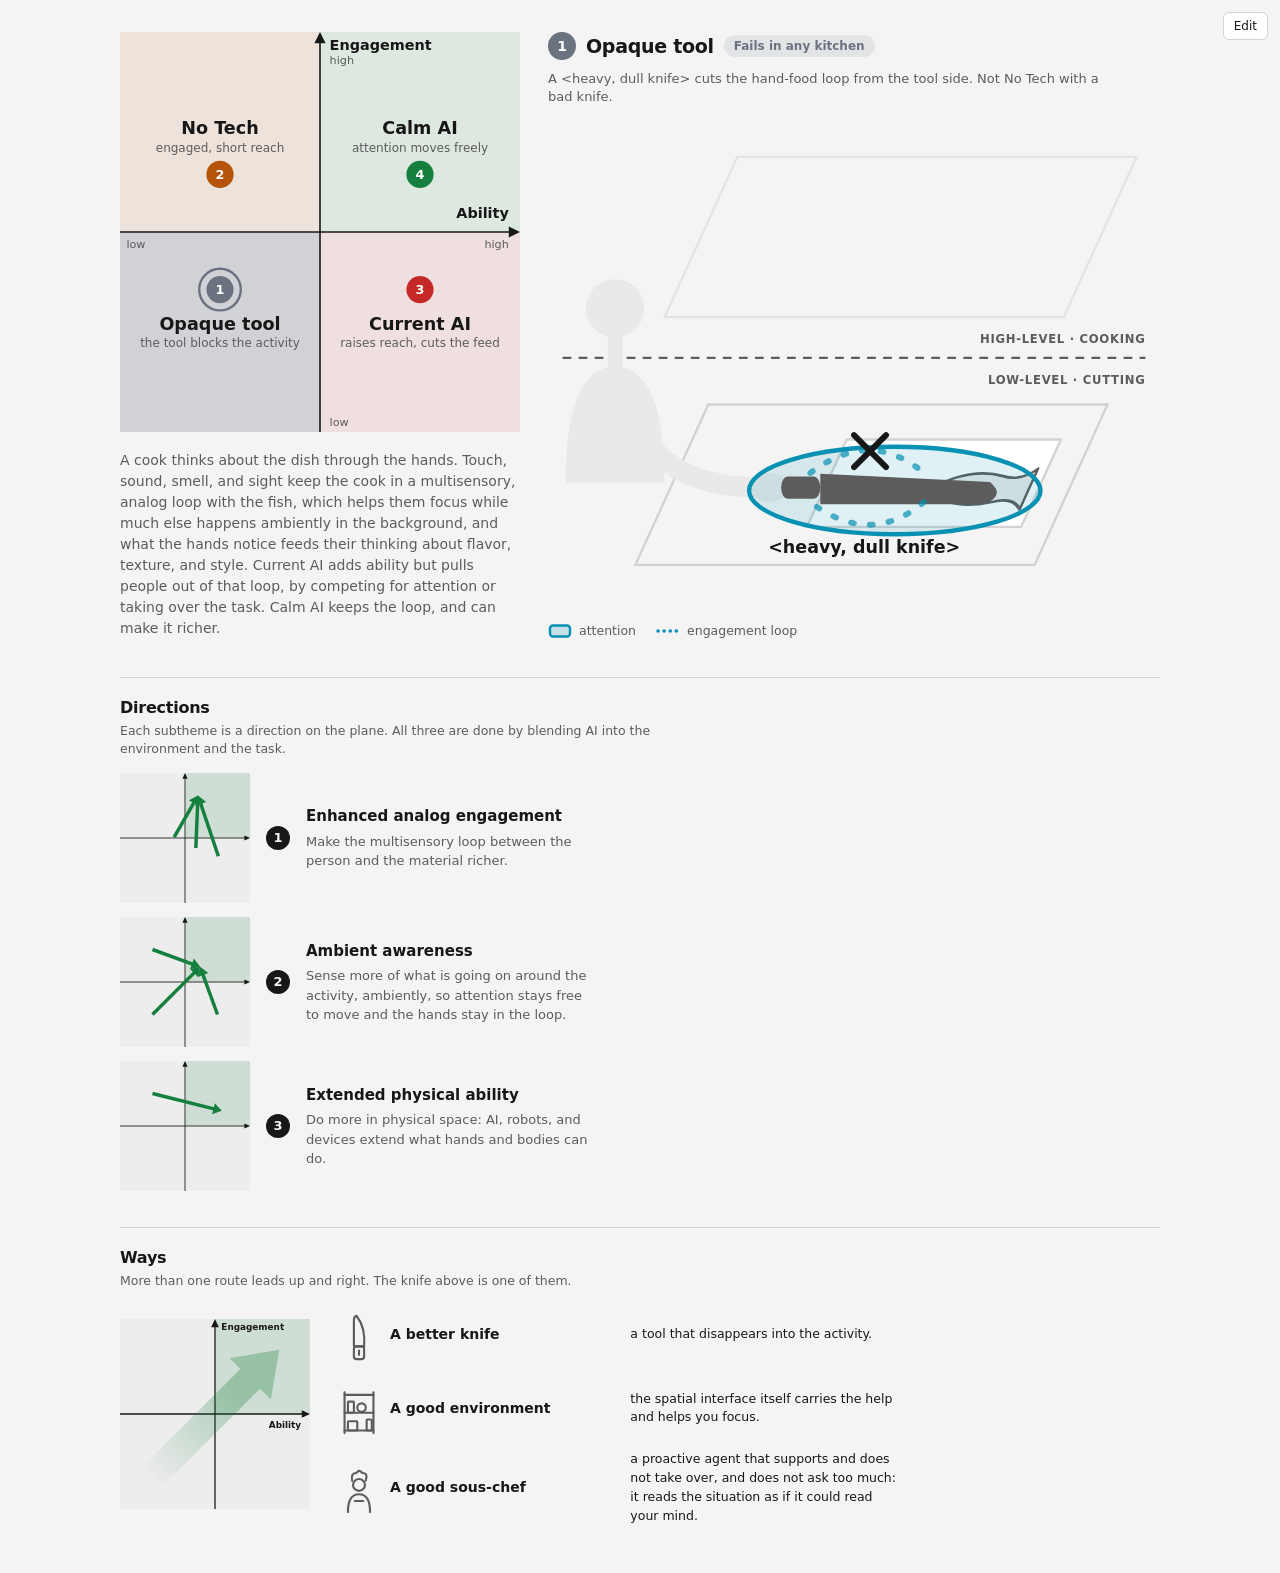
==== index.html @ 4d3812d1 "Calm AI theme page with local save server" ====
<!doctype html>
<html lang="en"><head><meta charset="utf-8"><meta name="viewport" content="width=device-width, initial-scale=1"><title>Calm AI Theme</title>
<style>[hidden]{display:none!important}body{margin:0}</style></head><body>
<title>Calm AI Theme</title>
<style>
  /* Layout: a square four-quadrant chart on the left with the narrative under it, the selected example on the right.
     Each example owns a colour (grey, amber, red, green). In the drawings, cyan always means where attention is
     and the engagement loop. The AI is drawn in the example's own colour, and only in Current AI and Calm AI.
     Both axes stay neutral ink. System fonts only. */
  :root {
    --bg: #F4F4F4;
    --card: #FFFFFF;
    --soft: #E9E9E9;
    --fg: #171717;
    --muted: #5C5C5C;
    --line: #D2D2D2;
    --c1: #6B7280;
    --c2: #B45309;
    --c3: #C62828;
    --c4: #15803D;
    --cy: #0891B2;
    --on: #FFFFFF;
    --shadow: 0 1px 2px rgba(0,0,0,.06), 0 8px 24px rgba(0,0,0,.04);
    --font: system-ui, -apple-system, "Segoe UI", Roboto, "Helvetica Neue", Arial, sans-serif;
  }
  @media (prefers-color-scheme: dark) {
    :root:not([data-theme="light"]) {
      --bg: #121212; --card: #1C1C1C; --soft: #2C2C2C; --fg: #EDEDED; --muted: #A6A6A6; --line: #3A3A3A;
      --c1: #A1A1AA; --c2: #F5A524; --c3: #FF7A7A; --c4: #4ADE80; --cy: #22D3EE; --on: #101010;
      --shadow: none;
      color-scheme: dark;
    }
  }
  :root[data-theme="dark"] {
    --bg: #121212; --card: #1C1C1C; --soft: #2C2C2C; --fg: #EDEDED; --muted: #A6A6A6; --line: #3A3A3A;
    --c1: #A1A1AA; --c2: #F5A524; --c3: #FF7A7A; --c4: #4ADE80; --cy: #22D3EE; --on: #101010;
    --shadow: none;
    color-scheme: dark;
  }

  * { box-sizing: border-box; }
  body {
    background: var(--bg);
    color: var(--fg);
    font-family: var(--font);
    font-size: 15px;
    line-height: 1.5;
    padding-block: 32px 48px;
    padding-left: max(16px, env(safe-area-inset-left, 0px));
    padding-right: max(16px, env(safe-area-inset-right, 0px));
  }
  .wrap { max-width: 1040px; margin: 0 auto; }
  h2, p, figure { margin: 0; }
  button { font: inherit; color: inherit; }

  .story { display: grid; grid-template-columns: 400px minmax(0, 1fr); gap: 28px; align-items: start; }
  .left { display: flex; flex-direction: column; gap: 18px; }
  .left svg { display: block; width: 100%; height: auto; }
  svg text { font-family: var(--font); fill: var(--fg); }

  .q { cursor: pointer; transition: fill-opacity .25s; }
  .pt { cursor: pointer; }
  .pt .ring-sel { opacity: 0; transition: opacity .2s; }
  .pt.sel .ring-sel { opacity: 1; }
  .pt:focus { outline: none; }
  .pt:focus-visible .ring-sel { opacity: 1; stroke-dasharray: 4 3; }
  .nm { font-size: 22px; font-weight: 700; }
  .sb { font-size: 15px; fill: var(--muted); }
  .ax { font-size: 18px; font-weight: 700; }
  .end { font-size: 14px; fill: var(--muted); }

  .narr { display: flex; flex-direction: column; gap: 8px; font-size: 14px; color: var(--muted); line-height: 1.5; }
  .narr b { color: var(--fg); font-weight: 650; }

  .right { min-width: 0; }
  .card { background: none; border: 0; box-shadow: none; }
  .panel { padding: 0; display: flex; flex-direction: column; gap: 10px; }
  .p-head { display: flex; align-items: center; gap: 10px; flex-wrap: wrap; }
  .badge { width: 28px; height: 28px; border-radius: 50%; background: var(--c); color: var(--on); font-size: 14px; font-weight: 700; display: inline-flex; align-items: center; justify-content: center; flex: none; }
  .p-head h2 { font-size: 19px; font-weight: 750; letter-spacing: -.015em; line-height: 1.1; }
  .chip { font-size: 12px; font-weight: 650; color: var(--c); background: color-mix(in srgb, var(--c) 12%, transparent); border-radius: 999px; padding: 2px 10px; white-space: nowrap; }
  .desc { min-height: 2.8em; font-size: 13px; line-height: 1.4; color: var(--muted); max-width: 70ch; }

  .causes { display: grid; grid-template-columns: 1fr 1fr; gap: 10px; }
  .cause { text-align: left; background: transparent; border: 1px solid var(--line); border-radius: 10px; padding: 7px 10px; cursor: pointer; display: flex; flex-direction: column; gap: 3px; }
  .cause b { font-size: 15px; }
  .cause span { font-size: 12px; color: var(--muted); line-height: 1.4; }
  .cause:hover { border-color: var(--muted); }
  .cause[aria-pressed="true"] { border: 2px solid var(--c); padding: 6px 9px; background: color-mix(in srgb, var(--c) 8%, transparent); }
  .cause[aria-pressed="true"] b { color: var(--c); }
  .cause:focus-visible { outline: 2px solid var(--fg); outline-offset: 2px; }

  .fig { display: flex; flex-direction: column; gap: 8px; }
  .fig svg { display: block; width: 100%; height: auto; }
  figcaption { font-size: 12px; color: var(--muted); line-height: 1.45; max-width: 62ch; }

  .calmnote { font-size: 13.5px; color: var(--muted); line-height: 1.5; max-width: 70ch; }
  .calmnote b { color: var(--c); }
  .calmnote u { text-decoration-thickness: 2px; text-underline-offset: 3px; color: var(--fg); font-weight: 650; }
  .key { display: flex; flex-wrap: wrap; gap: 6px 20px; font-size: 12.5px; color: var(--muted); }
  .key div { display: flex; align-items: center; gap: 7px; }
  .key svg { width: 24px; height: 14px; flex: none; }

  /* drawings */
  .plane { fill: var(--bg); stroke: var(--line); stroke-width: 1.6; }
  .lv { font-size: 8px; font-weight: 700; letter-spacing: .06em; fill: var(--muted); }
  .nd, .tl { font-size: 12px; font-weight: 600; }
  .tl { fill: var(--fg); }
  .att { fill: var(--cy); fill-opacity: .13; stroke: var(--cy); stroke-width: 3; stroke-linejoin: round; }
  .beam { stroke-linecap: round; }
  .loop path { stroke: var(--cy); stroke-width: 4; stroke-linecap: round; stroke-dasharray: 0.1 9; animation: flow 1.2s linear infinite; }
  .loop.dim { opacity: .35; }
  .loop.cut path { animation: none; stroke-dasharray: 2 11; opacity: .7; }
  .tok { animation: tok 4.2s ease-in infinite; animation-delay: var(--d); opacity: 0; }
  .ring { transform-box: fill-box; transform-origin: center; animation: ring 2.4s ease-in-out infinite; }
  .bit { transform-box: fill-box; transform-origin: center; animation: rise 2.4s ease-in infinite; animation-delay: var(--d); opacity: 0; }
  .roamA { animation: attA 8s ease-in-out infinite; }
  .roamB { animation: attB 8s ease-in-out infinite; }

  @keyframes tok { 0% { opacity: 0; transform: translate(0,0); } 15% { opacity: .95; } 70% { opacity: .9; } 100% { opacity: 0; transform: translate(var(--dx), var(--dy)); } }
  @keyframes flow { to { stroke-dashoffset: -18.2; } }
  @keyframes ring { 0%, 100% { transform: scale(1); opacity: .65; } 50% { transform: scale(1.07); opacity: 1; } }
  @keyframes rise { 0% { opacity: 0; transform: translateY(0) scale(.6); } 25% { opacity: 1; } 100% { opacity: 0; transform: translateY(-110px) scale(1.5); } }
  @keyframes nTop { 0%, 58% { opacity: 0; } 64%, 78% { opacity: 1; } 84%, 100% { opacity: 0; } }
  @keyframes nBot { 0%, 58% { opacity: 1; } 64%, 78% { opacity: .0; } 84%, 100% { opacity: 1; } }
  @keyframes cueA { 0%, 28% { opacity: 1; } 36%, 100% { opacity: 0; } }
  @keyframes cueB { 0%, 30% { opacity: 0; } 38%, 62% { opacity: 1; } 70%, 100% { opacity: 0; } }
  @keyframes cueC { 0%, 64% { opacity: 0; } 72%, 94% { opacity: 1; } 100% { opacity: 0; } }
  .nTop { animation: nTop 9s ease-in-out infinite; }
  .nBot { animation: nBot 9s ease-in-out infinite; }
  @keyframes cueP { 0%, 100% { fill-opacity: .1; } 50% { fill-opacity: .24; } }
  .cueP { animation: cueP 3s ease-in-out infinite; }
  .cueA { animation: cueA 9s ease-in-out infinite; }
  .cueB { animation: cueB 9s ease-in-out infinite; }
  .cueC { animation: cueC 9s ease-in-out infinite; }
  @keyframes attA { 0%, 30% { opacity: 0; } 42%, 66% { opacity: 1; } 78%, 100% { opacity: 0; } }
  @keyframes attB { 0%, 30% { opacity: 1; } 42%, 66% { opacity: 0; } 78%, 100% { opacity: 1; } }


  /* section 2: ways to move up and right */
  .more { margin-top: 36px; padding-top: 18px; border-top: 1px solid var(--line); }
  .more h2 { font-size: 16px; font-weight: 750; letter-spacing: -.015em; }
  .more .lead { font-size: 12.5px; color: var(--muted); margin-top: 2px; max-width: 70ch; }
  .ways { display: grid; grid-template-columns: 190px minmax(0, 1fr); gap: 32px; margin-top: 12px; align-items: center; }
  .ways svg { display: block; width: 100%; height: auto; }
  .list { display: flex; flex-direction: column; gap: 10px; max-width: 560px; }
  .way { display: grid; grid-template-columns: 34px minmax(0, 1fr) minmax(0, 1.2fr); gap: 14px; align-items: center; }
  .way .vr { align-self: stretch; background: var(--line); }
  .way h3 { margin: 0; font-size: 14px; font-weight: 700; display: flex; align-items: center; gap: 8px; flex-wrap: wrap; }
  .way p { margin: 3px 0 0; font-size: 13.5px; color: var(--muted); line-height: 1.5; }
  .way .ai { margin: 0; font-size: 12.5px; color: var(--fg); line-height: 1.5; }
  .way .ai b { display: inline; margin-right: 6px; font-size: 10.5px; letter-spacing: .06em; text-transform: uppercase; color: var(--muted); margin-bottom: 2px; }
  .way .tag { font-size: 11.5px; font-weight: 650; color: var(--c4); background: color-mix(in srgb, var(--c4) 12%, transparent); border-radius: 999px; padding: 1px 9px; }
  

  .starts { display: grid; grid-template-columns: 220px minmax(0, 1fr); gap: 32px; margin-top: 12px; align-items: center; }
  .starts svg { display: block; width: 100%; height: auto; }
  .srows { display: flex; flex-direction: column; gap: 10px; max-width: 560px; }
  .srow { display: grid; grid-template-columns: 12px minmax(0, 1fr) 1px minmax(0, 1.4fr); gap: 14px; align-items: center; }
  .srow .dot { width: 12px; height: 12px; border-radius: 50%; background: var(--c); }
  .srow h3 { margin: 0; font-size: 14px; font-weight: 700; }
  .srow .vr { align-self: stretch; background: var(--line); }
  .srow p { margin: 0; font-size: 12.5px; color: var(--muted); line-height: 1.5; }


  .subs { display: flex; flex-direction: column; gap: 12px; margin-top: 14px; max-width: 760px; }
  .sub { display: grid; grid-template-columns: 24px minmax(0, 1fr) minmax(0, 1.5fr); gap: 16px; align-items: center; }
  .sub .n { width: 24px; height: 24px; border-radius: 50%; background: var(--fg); color: var(--bg); font-size: 13px; font-weight: 700; display: inline-flex; align-items: center; justify-content: center; }
  .sub h3 { margin: 0; font-size: 15px; font-weight: 700; }
  .sub .vr { align-self: stretch; background: var(--line); }
  .sub p { margin: 0; font-size: 13px; color: var(--muted); line-height: 1.5; }


  .sthemes { display: grid; grid-template-columns: 190px minmax(0, 1fr); gap: 28px; align-items: center; margin-top: 14px; }
  .sthemes svg { width: 100%; height: auto; display: block; }
  .srows { display: flex; flex-direction: column; gap: 14px; margin-top: 14px; max-width: 760px; }
  .srow svg { width: 130px; height: 130px; display: block; }
  .srow { display: grid; grid-template-columns: 130px 24px minmax(0, 1.1fr) minmax(0, 1fr); gap: 16px; align-items: center; }
  .srow .n { width: 24px; height: 24px; border-radius: 50%; background: var(--fg); color: var(--bg); font-size: 13px; font-weight: 700; display: inline-flex; align-items: center; justify-content: center; }
  .srow h3 { margin: 0; font-size: 15px; font-weight: 700; }
  .srow .tag { display: block; font-size: 11px; color: var(--muted); margin-top: 2px; letter-spacing: .02em; }
  .srow .vr { align-self: stretch; background: var(--line); }
  .srow p { margin: 0; font-size: 13px; color: var(--muted); line-height: 1.5; }
  .srow .tx h3 { margin-bottom: 4px; }
  .srow .note { min-height: 1.5em; }
  body.editing .srow .note:empty::before { content: "Write here"; color: var(--muted); opacity: .6; }


  .edit-bar { position: fixed; top: 12px; right: 12px; z-index: 20; display: flex; gap: 6px; }
  .edit-bar button, .cell .tools button { font: inherit; font-size: 12px; color: var(--fg); background: var(--card); border: 1px solid var(--line); border-radius: 6px; padding: 4px 10px; cursor: pointer; }
  .edit-bar button[aria-pressed="true"] { background: var(--fg); color: var(--bg); }
  .edit-bar .rst { display: none; }
  .edit-bar .sv { display: none; font-size: 12px; color: var(--muted); align-self: center; }
  body.editing .edit-bar .sv { display: inline; }
  body.editing .edit-bar .rst { display: inline-block; }
  .cell .tools { display: none; gap: 6px; margin-top: 6px; }
  body.editing .cell .tools { display: flex; }
  body.editing [contenteditable="true"] { outline: 1px dashed var(--muted); outline-offset: 2px; cursor: text; }
  .dchart .hd, .dchart .hit { display: none; }
  body.editing .dchart .hd, body.editing .dchart .hit { display: inline; }
  .dchart .hd { fill: var(--bg); stroke: var(--fg); stroke-width: 4; cursor: grab; touch-action: none; }
  .dchart .hd.sel { fill: var(--fg); }
  .dchart .hit { stroke: transparent; stroke-width: 26; cursor: pointer; }

  @media (prefers-reduced-motion: reduce) {
    *, *::before, *::after { animation: none !important; transition: none !important; }
  }
</style>

<div class="edit-bar"><span id="sv" class="sv"></span><button type="button" class="rst" id="rst">Reset</button><button type="button" id="edt" aria-pressed="false">Edit</button></div>
<div class="wrap" id="wrap">
  <div class="story">

    <div class="left">
      <svg id="chart" viewBox="0 0 500 500" role="img" aria-label="Chart with ability on the horizontal axis and engagement on the vertical axis, both centred. Opaque tool is low on both. No Tech is low ability and high engagement. Current AI is high ability and low engagement. Calm AI is high on both.">
        <rect class="q" data-k="1" x="0" y="250" width="250" height="250" fill="var(--c1)" fill-opacity=".1"/>
        <rect class="q" data-k="2" x="0" y="0" width="250" height="250" fill="var(--c2)" fill-opacity=".1"/>
        <rect class="q" data-k="3" x="250" y="250" width="250" height="250" fill="var(--c3)" fill-opacity=".1"/>
        <rect class="q" data-k="4" x="250" y="0" width="250" height="250" fill="var(--c4)" fill-opacity=".1"/>

        <line x1="0" y1="250" x2="488" y2="250" stroke="var(--fg)" stroke-width="2"/>
        <polygon points="500,250 486,243 486,257" fill="var(--fg)"/>
        <line x1="250" y1="500" x2="250" y2="12" stroke="var(--fg)" stroke-width="2"/>
        <polygon points="250,0 243,14 257,14" fill="var(--fg)"/>

        <text class="ax" x="486" y="232" text-anchor="end">Ability</text>
        <text class="end" x="8" y="270">low</text>
        <text class="end" x="486" y="270" text-anchor="end">high</text>
        <text class="ax" x="262" y="22">Engagement</text>
        <text class="end" x="262" y="40">high</text>
        <text class="end" x="262" y="492">low</text>

        <g class="pt" data-k="1" tabindex="0" role="button" aria-label="1 Opaque tool">
          <circle class="ring-sel" cx="125" cy="322" r="26" fill="none" stroke="var(--c1)" stroke-width="3"/>
          <circle cx="125" cy="322" r="17" fill="var(--c1)"/>
          <text x="125" y="328" text-anchor="middle" style="fill:var(--on);font-size:16px;font-weight:700">1</text>
          <text class="nm" x="125" y="372" text-anchor="middle">Opaque tool</text>
          <text class="sb" x="125" y="394" text-anchor="middle">the tool blocks the activity</text>
        </g>
        <g class="pt" data-k="2" tabindex="0" role="button" aria-label="2 No Tech">
          <circle class="ring-sel" cx="125" cy="178" r="26" fill="none" stroke="var(--c2)" stroke-width="3"/>
          <circle cx="125" cy="178" r="17" fill="var(--c2)"/>
          <text x="125" y="184" text-anchor="middle" style="fill:var(--on);font-size:16px;font-weight:700">2</text>
          <text class="nm" x="125" y="128" text-anchor="middle">No Tech</text>
          <text class="sb" x="125" y="150" text-anchor="middle">engaged, short reach</text>
        </g>
        <g class="pt" data-k="3" tabindex="0" role="button" aria-label="3 Current AI">
          <circle class="ring-sel" cx="375" cy="322" r="26" fill="none" stroke="var(--c3)" stroke-width="3"/>
          <circle cx="375" cy="322" r="17" fill="var(--c3)"/>
          <text x="375" y="328" text-anchor="middle" style="fill:var(--on);font-size:16px;font-weight:700">3</text>
          <text class="nm" x="375" y="372" text-anchor="middle">Current AI</text>
          <text class="sb" x="375" y="394" text-anchor="middle">raises reach, cuts the feed</text>
        </g>
        <g class="pt" data-k="4" tabindex="0" role="button" aria-label="4 Calm AI">
          <circle class="ring-sel" cx="375" cy="178" r="26" fill="none" stroke="var(--c4)" stroke-width="3"/>
          <circle cx="375" cy="178" r="17" fill="var(--c4)"/>
          <text x="375" y="184" text-anchor="middle" style="fill:var(--on);font-size:16px;font-weight:700">4</text>
          <text class="nm" x="375" y="128" text-anchor="middle">Calm AI</text>
          <text class="sb" x="375" y="150" text-anchor="middle">attention moves freely</text>
        </g>
      </svg>

      <div class="narr">
        <p data-eid="t0">A cook thinks about the dish through the hands. Touch, sound, smell, and sight keep the cook in a multisensory, analog loop with the fish, which helps them focus while much else happens ambiently in the background, and what the hands notice feeds their thinking about flavor, texture, and style. Current AI adds ability but pulls people out of that loop, by competing for attention or taking over the task. Calm AI keeps the loop, and can make it richer.</p>
      </div>
    </div>

    <div class="right">

      <!-- 1 Opaque tool -->
      <article class="card panel" data-k="1" style="--c:var(--c1)">
        <div class="p-head"><span class="badge">1</span><h2 data-eid="t1">Opaque tool</h2><span class="chip" data-eid="t2">Fails in any kitchen</span></div>
        <p class="desc" data-eid="t3">A &lt;heavy, dull knife&gt; cuts the hand-food loop from the tool side. Not No Tech with a bad knife.</p>
        <figure class="fig">
          <svg viewBox="0 0 420 340" role="img" aria-label="The cook's attention is trapped in the hands-on level, where the heavy knife cuts the loop between hand and fish.">
            <g style="opacity:.45"><polygon class="plane" points="130,28 404,28 354,138 80,138" /></g>
            <polygon class="plane" points="110,198 384,198 334,308 60,308" />
            <line x1="10" y1="166" x2="410" y2="166" stroke="var(--muted)" stroke-width="1.5" stroke-dasharray="6 5"/>
            <text class="lv" x="410" y="156" text-anchor="end">HIGH-LEVEL · COOKING</text>
            <text class="lv" x="410" y="184" text-anchor="end">LOW-LEVEL · CUTTING</text>
            <rect x="41" y="150" width="10" height="26" fill="var(--soft)"/>
            <path d="M 12 252 Q 12 172 46 172 Q 80 172 80 252 Z" fill="var(--soft)"/>
            <circle cx="46" cy="132" r="20" fill="var(--soft)"/>
            <polygon points="205,222 352,222 324.7,282 177.7,282" fill="var(--card)" stroke="var(--line)" stroke-width="1.6"/>
            <g transform="translate(0,256) skewX(-24.44) translate(0,-256)"><path d="M 262 256 Q 282 241 308 247 Q 322 251 330 242 L 330 270 Q 322 261 308 265 Q 282 271 262 256 Z" fill="var(--soft)" stroke="var(--muted)" stroke-width="1.8" stroke-linejoin="round"/><circle cx="274" cy="254" r="2" fill="var(--fg)"/></g><g><path d="M 62 214 Q 84 256 150 255" fill="none" stroke="var(--soft)" stroke-width="14" stroke-linecap="round"/><ellipse cx="152" cy="255" rx="13" ry="10" fill="var(--soft)"/></g>
            
            <ellipse class="att" cx="238" cy="257" rx="100" ry="30"/>
            <g transform="translate(160,255) scale(1.12,1.9)" style="opacity:1"><rect x="0" y="-4" width="24" height="8" rx="4" fill="var(--muted)"/><path d="M 24 -5 L 128 -2 Q 138 3 124 6 L 24 6 Z" fill="var(--muted)"/></g><g class="loop cut" fill="none" stroke="var(--cy)" stroke-width="3">
              <path d="M 180 245 Q 221 214 258 245"/>
              <path d="M 258 265 Q 221 296 180 265"/>
            </g>
            <g stroke="var(--fg)" stroke-width="4" stroke-linecap="round"><line x1="210" y1="219" x2="232" y2="241"/><line x1="232" y1="219" x2="210" y2="241"/></g>
            <text class="tl" x="217" y="300" text-anchor="middle" style="opacity:1">&lt;heavy, dull knife&gt;</text>
          </svg>
        </figure>
        <div class="key"><div><svg viewBox="0 0 24 14"><rect x="2" y="1.5" width="20" height="11" rx="3" fill="var(--cy)" fill-opacity=".2" stroke="var(--cy)" stroke-width="2.4"/></svg>attention</div><div><svg viewBox="0 0 24 14"><path d="M 2 7 L 22 7" stroke="var(--cy)" stroke-width="3.6" stroke-linecap="round" stroke-dasharray="0.1 6"/></svg>engagement loop</div></div>
      </article>

      <!-- 2 No Tech -->
      <article class="card panel" data-k="2" style="--c:var(--c2)" hidden>
        <div class="p-head"><span class="badge">2</span><h2 data-eid="t4">No Tech</h2><span class="chip" data-eid="t5">Baseline</span></div>
        <p class="desc" data-eid="t6">Nothing between cook and food. The loop is intact, but attention cannot reach far toward the dish.</p>
        <figure class="fig">
          <svg viewBox="0 0 420 340" role="img" aria-label="Attention sits mostly in the hands-on level on an intact loop, and occasionally reaches up to the dish.">
            <defs><marker id="m2" viewBox="0 0 10 10" refX="8" refY="5" markerWidth="9" markerHeight="9" markerUnits="userSpaceOnUse" orient="auto-start-reverse"><path d="M 0 0 L 10 5 L 0 10 z" style="fill:var(--cy)"/></marker></defs><g style="opacity:.8"><polygon class="plane" points="130,28 404,28 354,138 80,138" /><g transform="translate(246,76)"><ellipse rx="24" ry="17" fill="var(--card)" stroke="var(--muted)" stroke-width="1.8"/><g fill="none" stroke="var(--muted)" stroke-width="1.8" stroke-linecap="round" stroke-linejoin="round"><path d="M 0 -9 Q 8 1 0 8 Q -8 1 0 -9 Z"/></g><text y="32" text-anchor="middle" style="font-size:10.5px;font-weight:600;fill:var(--muted)">flavor</text></g></g>
            <polygon class="plane" points="110,198 384,198 334,308 60,308" /><polygon class="att nTop" points="130,28 404,28 354,138 80,138" /><polygon class="att nBot" points="110,198 384,198 334,308 60,308" />
            <line x1="10" y1="166" x2="410" y2="166" stroke="var(--muted)" stroke-width="1.5" stroke-dasharray="6 5"/>
            <text class="lv" x="410" y="156" text-anchor="end">HIGH-LEVEL · COOKING</text>
            <text class="lv" x="410" y="184" text-anchor="end">LOW-LEVEL · CUTTING</text>
            <g style="opacity:.8"><circle class="bit" style="--d:0s;animation-duration:4s" cx="246" cy="196" r="4" fill="var(--card)" stroke="var(--cy)" stroke-width="2"/></g>
            <rect x="41" y="150" width="10" height="26" fill="var(--soft)"/>
            <path d="M 12 252 Q 12 172 46 172 Q 80 172 80 252 Z" fill="var(--soft)"/>
            <circle cx="46" cy="132" r="20" fill="var(--soft)"/>
            <polygon points="205,222 352,222 324.7,282 177.7,282" fill="var(--card)" stroke="var(--line)" stroke-width="1.6"/>
            <g transform="translate(0,256) skewX(-24.44) translate(0,-256)"><path d="M 262 256 Q 282 241 308 247 Q 322 251 330 242 L 330 270 Q 322 261 308 265 Q 282 271 262 256 Z" fill="var(--soft)" stroke="var(--muted)" stroke-width="1.8" stroke-linejoin="round"/><circle cx="274" cy="254" r="2" fill="var(--fg)"/></g><g><path d="M 62 214 Q 92 262 244 256" fill="none" stroke="var(--soft)" stroke-width="14" stroke-linecap="round"/><ellipse cx="248" cy="256" rx="13" ry="10" fill="var(--soft)"/></g>
            <g class="nBot"></g>
            <g class="nTop"></g>
            <g class="loop" fill="none" stroke="var(--cy)" stroke-width="3">
              <path d="M 238 243 Q 262 216 290 243" marker-end="url(#m2)"/>
              <path d="M 290 269 Q 262 296 238 269" marker-end="url(#m2)"/>
            </g>
            <text class="tl" x="217" y="300" text-anchor="middle" style="opacity:1">&lt;no knife&gt;</text>
          </svg>
        </figure>
        <div class="key"><div><svg viewBox="0 0 24 14"><rect x="2" y="1.5" width="20" height="11" rx="3" fill="var(--cy)" fill-opacity=".2" stroke="var(--cy)" stroke-width="2.4"/></svg>attention</div><div><svg viewBox="0 0 24 14"><path d="M 2 7 L 22 7" stroke="var(--cy)" stroke-width="3.6" stroke-linecap="round" stroke-dasharray="0.1 6"/></svg>engagement loop</div></div>
      </article>

      <!-- 3 Current AI -->
      <article class="card panel" data-k="3" style="--c:var(--c3)" hidden>
        <div class="p-head"><span class="badge">3</span><h2 data-eid="t7">Current AI</h2><span class="chip" data-eid="t8">Raises reach, cuts the feed</span></div>
        <p class="desc" data-eid="t9">Ability rises, engagement falls, for two reasons.</p>

        <figure class="fig" data-cause="comp">
          <svg viewBox="0 0 420 340" role="img" aria-label="A speaking knife holds the cook's attention. The loop between hand and fish still runs, but nobody is attending to it.">
            <defs><marker id="m3" viewBox="0 0 10 10" refX="8" refY="5" markerWidth="9" markerHeight="9" markerUnits="userSpaceOnUse" orient="auto-start-reverse"><path d="M 0 0 L 10 5 L 0 10 z" style="fill:var(--cy)"/></marker></defs><g style="opacity:.6"><polygon class="plane" points="130,28 404,28 354,138 80,138" /><g transform="translate(246,84)"><ellipse rx="24" ry="17" fill="var(--card)" stroke="var(--muted)" stroke-width="1.8"/><text x="0" y="8" text-anchor="middle" style="font-size:22px;font-weight:700;fill:var(--fg)">?</text></g></g>
            <polygon class="plane" points="110,198 384,198 334,308 60,308" />
            <line x1="10" y1="166" x2="410" y2="166" stroke="var(--muted)" stroke-width="1.5" stroke-dasharray="6 5"/>
            <text class="lv" x="410" y="156" text-anchor="end">HIGH-LEVEL · COOKING</text>
            <text class="lv" x="410" y="184" text-anchor="end">LOW-LEVEL · CUTTING</text>
            <rect x="41" y="150" width="10" height="26" fill="var(--soft)"/>
            <path d="M 12 252 Q 12 172 46 172 Q 80 172 80 252 Z" fill="var(--soft)"/>
            <circle cx="46" cy="132" r="20" fill="var(--soft)"/>
            <polygon points="205,222 352,222 324.7,282 177.7,282" fill="var(--card)" stroke="var(--line)" stroke-width="1.6"/>
            <g transform="translate(0,256) skewX(-24.44) translate(0,-256)"><path d="M 262 256 Q 282 241 308 247 Q 322 251 330 242 L 330 270 Q 322 261 308 265 Q 282 271 262 256 Z" fill="var(--soft)" stroke="var(--muted)" stroke-width="1.8" stroke-linejoin="round"/><circle cx="274" cy="254" r="2" fill="var(--fg)"/></g><g><path d="M 62 214 Q 84 256 150 255" fill="none" stroke="var(--soft)" stroke-width="14" stroke-linecap="round"/><ellipse cx="152" cy="255" rx="13" ry="10" fill="var(--soft)"/></g>
            
            <g class="loop" fill="none" stroke="var(--cy)" stroke-width="3" style="opacity:.22"><path d="M 180 245 Q 221 214 258 245" marker-end="url(#m3)"/><path d="M 258 265 Q 221 296 180 265" marker-end="url(#m3)"/></g><g transform="translate(160,255) scale(1,1)" style="opacity:1"><rect x="0" y="-4" width="24" height="8" rx="4" fill="var(--c)"/><path d="M 24 -5 L 128 -2 Q 138 3 124 6 L 24 6 Z" fill="var(--c)"/></g>
            <rect class="att" x="150" y="278" width="134" height="36" rx="4"/><rect x="157" y="284" width="120" height="24" fill="var(--card)" stroke="var(--c)" stroke-width="2.2"/><text class="tl" x="217" y="300" text-anchor="middle" style="fill:var(--c)">&lt;speaking knife&gt;</text>
            <g class="tok" style="--dx:-125px;--dy:-150px;--d:0s"><text x="160" y="296" style="fill:var(--c);font-size:12px;font-weight:650">add 2 tsp salt</text></g><g class="tok" style="--dx:-125px;--dy:-150px;--d:1.4s"><text x="160" y="296" style="fill:var(--c);font-size:12px;font-weight:650">stir 30 s</text></g><g class="tok" style="--dx:-125px;--dy:-150px;--d:2.8s"><text x="160" y="296" style="fill:var(--c);font-size:12px;font-weight:650">lower the heat</text></g>
          </svg>
        </figure>

        <figure class="fig" data-cause="take" hidden>
          <svg viewBox="0 0 420 340" role="img" aria-label="An auto knife does the cutting and the loop between hand and fish is gone. The cook's attention goes to the dish with nothing to judge it by, or drifts away.">
            <polygon class="plane" points="130,28 404,28 354,138 80,138" stroke-dasharray="6 5"/><polygon class="att roamA" points="130,28 404,28 354,138 80,138" /><g transform="translate(246,84)"><ellipse rx="24" ry="17" fill="var(--card)" stroke="var(--muted)" stroke-width="1.8"/><text x="0" y="8" text-anchor="middle" style="font-size:22px;font-weight:700;fill:var(--fg)">?</text></g>
            <polygon class="plane" points="110,198 384,198 334,308 60,308" />
            <line x1="10" y1="166" x2="410" y2="166" stroke="var(--muted)" stroke-width="1.5" stroke-dasharray="6 5"/>
            <text class="lv" x="410" y="156" text-anchor="end">HIGH-LEVEL · COOKING</text>
            <text class="lv" x="410" y="184" text-anchor="end">LOW-LEVEL · CUTTING</text>
            <rect x="41" y="150" width="10" height="26" fill="var(--soft)"/>
            <path d="M 12 252 Q 12 172 46 172 Q 80 172 80 252 Z" fill="var(--soft)"/>
            <circle cx="46" cy="132" r="20" fill="var(--soft)"/>
            <polygon points="205,222 352,222 324.7,282 177.7,282" fill="var(--card)" stroke="var(--line)" stroke-width="1.6"/>
            <g transform="translate(0,256) skewX(-24.44) translate(0,-256)"><path d="M 262 256 Q 282 241 308 247 Q 322 251 330 242 L 330 270 Q 322 261 308 265 Q 282 271 262 256 Z" fill="var(--soft)" stroke="var(--muted)" stroke-width="1.8" stroke-linejoin="round"/><circle cx="274" cy="254" r="2" fill="var(--fg)"/></g><g><path d="M 62 214 Q 84 256 150 255" fill="none" stroke="var(--soft)" stroke-width="14" stroke-linecap="round"/><ellipse cx="152" cy="255" rx="13" ry="10" fill="var(--soft)"/></g>
            <g class="roamA"></g>
            <g class="roamB"><ellipse class="att" cx="130" cy="66" rx="62" ry="28"/><text x="130" y="71" text-anchor="middle" style="fill:var(--cy);font-size:13px;font-weight:700">drifting ...</text></g>
            <g class="loop cut" fill="none" stroke="var(--cy)" stroke-width="3"><path d="M 180 245 Q 221 214 258 245"/><path d="M 258 265 Q 221 296 180 265"/></g><g stroke="var(--fg)" stroke-width="4" stroke-linecap="round"><line x1="210" y1="219" x2="232" y2="241"/><line x1="232" y1="219" x2="210" y2="241"/></g><g transform="translate(200,255) scale(.78,1)" style="opacity:1"><rect x="0" y="-4" width="24" height="8" rx="4" fill="var(--c)"/><path d="M 24 -5 L 128 -2 Q 138 3 124 6 L 24 6 Z" fill="var(--c)"/></g>
            
            <rect x="157" y="284" width="120" height="24" fill="var(--card)" stroke="var(--c)" stroke-width="2.2"/><text class="tl" x="217" y="300" text-anchor="middle" style="fill:var(--c)">&lt;auto knife&gt;</text>
          </svg>
        </figure>

                <div class="causes" role="group" aria-label="Two causes">
          <button class="cause" type="button" data-cause="comp" aria-pressed="true"><b>Competition</b><span>A voice in the ear pulls attention off the activity.</span></button>
          <button class="cause" type="button" data-cause="take" aria-pressed="false"><b>Takeover</b><span>A machine does the cutting. Nothing left to engage in.</span></button>
        </div>
        <div class="key">
          <div><svg viewBox="0 0 24 14"><rect x="2" y="1.5" width="20" height="11" rx="3" fill="var(--cy)" fill-opacity=".2" stroke="var(--cy)" stroke-width="2.4"/></svg>attention</div><div><svg viewBox="0 0 24 14"><path d="M 2 7 L 22 7" stroke="var(--cy)" stroke-width="3.6" stroke-linecap="round" stroke-dasharray="0.1 6"/></svg>engagement loop</div>
          <div><svg viewBox="0 0 24 14"><circle cx="12" cy="7" r="5.5" fill="var(--c)"/></svg>Current AI</div>
        </div>
      </article>

      <!-- 4 Calm AI -->
      <article class="card panel" data-k="4" style="--c:var(--c4)" hidden>
        <div class="p-head"><span class="badge">4</span><h2 data-eid="t10">Calm AI</h2><span class="chip" data-eid="t11">The goal</span></div>
        <p class="desc" data-eid="t12">The AI sits in the activity. The cook chooses: stay with the cut or step back to the dish.</p>
        <figure class="fig">
          <svg viewBox="0 0 420 340" role="img" aria-label="The AI is all over the hands-on level. The cook's attention moves between the rich dish in mind and the cutting by choice.">
            <defs><marker id="m5" viewBox="0 0 10 10" refX="8" refY="5" markerWidth="9" markerHeight="9" markerUnits="userSpaceOnUse" orient="auto-start-reverse"><path d="M 0 0 L 10 5 L 0 10 z" style="fill:var(--cy)"/></marker></defs><polygon class="plane" points="130,28 404,28 354,138 80,138" /><g transform="translate(150,70)"><ellipse rx="24" ry="17" fill="var(--card)" stroke="var(--muted)" stroke-width="1.8"/><g fill="none" stroke="var(--muted)" stroke-width="1.8" stroke-linecap="round" stroke-linejoin="round"><circle cx="-4" r="7"/><circle cx="4" r="7"/></g><text y="32" text-anchor="middle" style="font-size:10.5px;font-weight:600;fill:var(--muted)">pairing</text></g><g transform="translate(215,70)"><ellipse rx="24" ry="17" fill="var(--card)" stroke="var(--muted)" stroke-width="1.8"/><g fill="none" stroke="var(--muted)" stroke-width="1.8" stroke-linecap="round" stroke-linejoin="round"><path d="M 0 -9 Q 8 1 0 8 Q -8 1 0 -9 Z"/></g><text y="32" text-anchor="middle" style="font-size:10.5px;font-weight:600;fill:var(--muted)">flavor</text></g><g transform="translate(280,70)"><ellipse rx="24" ry="17" fill="var(--card)" stroke="var(--muted)" stroke-width="1.8"/><g fill="none" stroke="var(--muted)" stroke-width="1.8" stroke-linecap="round" stroke-linejoin="round"><path d="M -10 -4 q 3.3 -4 6.7 0 t 6.7 0 t 6.7 0 M -10 4 q 3.3 -4 6.7 0 t 6.7 0 t 6.7 0"/></g><text y="32" text-anchor="middle" style="font-size:10.5px;font-weight:600;fill:var(--muted)">texture</text></g><g transform="translate(345,70)"><ellipse rx="24" ry="17" fill="var(--card)" stroke="var(--muted)" stroke-width="1.8"/><g fill="none" stroke="var(--muted)" stroke-width="1.8" stroke-linecap="round" stroke-linejoin="round"><path d="M 0 -9 L 2.6 -3 L 9 -2.8 L 4 1.6 L 5.6 8 L 0 4.6 L -5.6 8 L -4 1.6 L -9 -2.8 L -2.6 -3 Z"/></g><text y="32" text-anchor="middle" style="font-size:10.5px;font-weight:600;fill:var(--muted)">style</text></g>
            <polygon class="plane" points="110,198 384,198 334,308 60,308" />
            <polygon class="att roamA" points="130,28 404,28 354,138 80,138" /><polygon class="att roamB" points="110,198 384,198 334,308 60,308" />
            <line x1="10" y1="166" x2="410" y2="166" stroke="var(--muted)" stroke-width="1.5" stroke-dasharray="6 5"/>
            <text class="lv" x="410" y="156" text-anchor="end">HIGH-LEVEL · COOKING</text>
            <text class="lv" x="410" y="184" text-anchor="end">LOW-LEVEL · CUTTING</text>
            <g><circle class="bit" style="--d:0s" cx="150" cy="196" r="4" fill="var(--card)" stroke="var(--cy)" stroke-width="2"/><circle class="bit" style="--d:.8s" cx="247" cy="196" r="4" fill="var(--card)" stroke="var(--cy)" stroke-width="2"/><circle class="bit" style="--d:1.6s" cx="345" cy="196" r="4" fill="var(--card)" stroke="var(--cy)" stroke-width="2"/></g>
            <rect x="41" y="150" width="10" height="26" fill="var(--soft)"/>
            <path d="M 12 252 Q 12 172 46 172 Q 80 172 80 252 Z" fill="var(--soft)"/>
            <circle cx="46" cy="132" r="20" fill="var(--soft)"/>
            <polygon points="205,222 352,222 324.7,282 177.7,282" fill="var(--card)" stroke="var(--line)" stroke-width="1.6"/>
            <polygon style="pointer-events:none" class="cueP" points="110,198 384,198 334,308 60,308" fill="var(--c)"/><g transform="translate(0,256) skewX(-24.44) translate(0,-256)"><path d="M 262 256 Q 282 241 308 247 Q 322 251 330 242 L 330 270 Q 322 261 308 265 Q 282 271 262 256 Z" fill="var(--soft)" stroke="var(--muted)" stroke-width="1.8" stroke-linejoin="round"/><circle cx="274" cy="254" r="2" fill="var(--fg)"/></g><g><path d="M 62 214 Q 84 256 150 255" fill="none" stroke="var(--soft)" stroke-width="14" stroke-linecap="round"/><ellipse cx="152" cy="255" rx="13" ry="10" fill="var(--soft)"/></g>
            <g class="roamA"></g>
            <g class="roamB"></g>
            <g transform="translate(160,255) scale(1,0.8)" style="opacity:0.25"><rect x="0" y="-4" width="24" height="8" rx="4" fill="var(--fg)"/><path d="M 24 -5 L 128 -2 Q 138 3 124 6 L 24 6 Z" fill="var(--fg)"/></g><g class="loop" fill="none" stroke="var(--cy)" stroke-width="3">
              <path d="M 180 245 Q 221 214 258 245" marker-end="url(#m5)"/>
              <path d="M 258 265 Q 221 296 180 265" marker-end="url(#m5)"/>
            </g>
            <text class="tl" x="217" y="326" text-anchor="middle" style="opacity:.5">&lt;lightweight sharp knife that hides in the background&gt;</text>
          </svg>
        </figure>
        <div class="key">
          <div><svg viewBox="0 0 24 14"><rect x="2" y="1.5" width="20" height="11" rx="3" fill="var(--cy)" fill-opacity=".2" stroke="var(--cy)" stroke-width="2.4"/></svg>attention</div><div><svg viewBox="0 0 24 14"><path d="M 2 7 L 22 7" stroke="var(--cy)" stroke-width="3.6" stroke-linecap="round" stroke-dasharray="0.1 6"/></svg>engagement loop</div>
          <div><svg viewBox="0 0 24 14"><circle cx="12" cy="7" r="5.5" fill="var(--c)"/></svg>Calm AI</div>
        </div>
              <p class="calmnote" data-eid="t13"><b>Calm AI</b> keeps both high. The person keeps the <u>freedom</u> to decide where attention goes, so calm does not mean the AI is quiet.</p>
      </article>

    </div>
  </div>

  <section class="more">
    <h2 data-eid="t14">Directions</h2>
    <p class="lead" data-eid="t15">Each subtheme is a direction on the plane. All three are done by blending AI into the environment and the task.</p>
    <div class="srows"><div class="srow"><div class="cell"><svg class="dchart" viewBox="0 0 300 300" role="img" aria-label="Enhanced analog engagement arrows" data-arrows="125,148,180,52;175,173,180,52;227,192,180,52"><rect x="0" y="0" width="300" height="300" fill="var(--soft)" fill-opacity=".6"/><rect x="150" y="0" width="150" height="150" fill="var(--c4)" fill-opacity=".14"/><line x1="0" y1="150" x2="288" y2="150" stroke="var(--fg)" stroke-width="2"/><polygon points="300,150 287,144 287,156" fill="var(--fg)"/><line x1="150" y1="300" x2="150" y2="12" stroke="var(--fg)" stroke-width="2"/><polygon points="150,0 144,13 156,13" fill="var(--fg)"/><g class="arrows"></g></svg><div class="tools"><button type="button" data-add>+ Arrow</button><button type="button" data-del>Delete</button></div></div><span class="n">1</span><div class="tx"><h3 data-eid="t16">Enhanced analog engagement</h3><p data-eid="t17">Make the multisensory loop between the person and the material richer.</p></div><p class="note" data-eid="t18"></p></div><div class="srow"><div class="cell"><svg class="dchart" viewBox="0 0 300 300" role="img" aria-label="Ambient awareness arrows" data-arrows="75,225,185,115;75,75,185,115;225,225,185,115"><rect x="0" y="0" width="300" height="300" fill="var(--soft)" fill-opacity=".6"/><rect x="150" y="0" width="150" height="150" fill="var(--c4)" fill-opacity=".14"/><line x1="0" y1="150" x2="288" y2="150" stroke="var(--fg)" stroke-width="2"/><polygon points="300,150 287,144 287,156" fill="var(--fg)"/><line x1="150" y1="300" x2="150" y2="12" stroke="var(--fg)" stroke-width="2"/><polygon points="150,0 144,13 156,13" fill="var(--fg)"/><g class="arrows"></g></svg><div class="tools"><button type="button" data-add>+ Arrow</button><button type="button" data-del>Delete</button></div></div><span class="n">2</span><div class="tx"><h3 data-eid="t19">Ambient awareness</h3><p data-eid="t20">Sense more of what is going on around the activity, ambiently, so attention stays free to move and the hands stay in the loop.</p></div><p class="note" data-eid="t21"></p></div><div class="srow"><div class="cell"><svg class="dchart" viewBox="0 0 300 300" role="img" aria-label="Extended physical ability arrows" data-arrows="75,75,235,115"><rect x="0" y="0" width="300" height="300" fill="var(--soft)" fill-opacity=".6"/><rect x="150" y="0" width="150" height="150" fill="var(--c4)" fill-opacity=".14"/><line x1="0" y1="150" x2="288" y2="150" stroke="var(--fg)" stroke-width="2"/><polygon points="300,150 287,144 287,156" fill="var(--fg)"/><line x1="150" y1="300" x2="150" y2="12" stroke="var(--fg)" stroke-width="2"/><polygon points="150,0 144,13 156,13" fill="var(--fg)"/><g class="arrows"></g></svg><div class="tools"><button type="button" data-add>+ Arrow</button><button type="button" data-del>Delete</button></div></div><span class="n">3</span><div class="tx"><h3 data-eid="t22">Extended physical ability</h3><p data-eid="t23">Do more in physical space: AI, robots, and devices extend what hands and bodies can do.</p></div><p class="note" data-eid="t24"></p></div></div>
  </section>

  <section class="more">
    <h2 data-eid="t25">Ways</h2>
    <p class="lead" data-eid="t26">More than one route leads up and right. The knife above is one of them.</p>
    <div class="ways">
      <svg viewBox="0 0 300 300" role="img" aria-label="One broad route pointing up and to the right, toward higher ability and higher engagement">
          <defs><linearGradient id="fa0" gradientUnits="userSpaceOnUse" x1="0" y1="0" x2="190" y2="0"><stop offset="0" stop-color="var(--c4)" stop-opacity="0"/><stop offset="1" stop-color="var(--c4)" stop-opacity="1"/></linearGradient></defs>
          <rect x="0" y="0" width="300" height="300" fill="var(--soft)" fill-opacity=".6"/>
          <rect x="150" y="0" width="150" height="150" fill="var(--c4)" fill-opacity=".14"/>
          <line x1="0" y1="150" x2="288" y2="150" stroke="var(--fg)" stroke-width="2"/><polygon points="300,150 287,144 287,156" fill="var(--fg)"/>
          <line x1="150" y1="300" x2="150" y2="12" stroke="var(--fg)" stroke-width="2"/><polygon points="150,0 144,13 156,13" fill="var(--fg)"/>
          <text class="ax" x="286" y="172" text-anchor="end" style="font-size:14px">Ability</text>
          <text class="ax" x="160" y="18" style="font-size:14px">Engagement</text>
          <g transform="translate(50 250) rotate(-45)" opacity=".3"><line x1="0" y1="0" x2="225" y2="0" stroke="url(#fa0)" stroke-width="44" stroke-linecap="round"/><polygon points="285,0 220,-46 220,46" fill="var(--c4)"/></g>
        </svg>
      <div class="list">
        <div class="way"><svg viewBox="0 0 80 150" role="img" aria-label="knife"><g fill="none" stroke="var(--muted)" stroke-width="5" stroke-linecap="round" stroke-linejoin="round" transform="translate(0,6)"><path d="M 28 96 L 28 34 Q 28 26 34 24 Q 56 52 52 96 Z"/><rect x="28" y="96" width="24" height="30" rx="6"/><path d="M 40 106 L 40 116"/></g></svg><div><h3 data-eid="t27">A better knife</h3></div><p class="ai" data-eid="t28">a tool that disappears into the activity.</p></div>
        <div class="way"><svg viewBox="0 0 80 150" role="img" aria-label="shelf"><g fill="none" stroke="var(--muted)" stroke-width="5" stroke-linecap="round" stroke-linejoin="round" transform="translate(0,6)"><path d="M 6 36 L 74 36 M 6 78 L 74 78 M 6 120 L 74 120"/><path d="M 6 30 L 6 126 M 74 30 L 74 126"/><rect x="14" y="52" width="14" height="26" rx="2"/><circle cx="46" cy="66" r="10"/><rect x="58" y="94" width="12" height="26" rx="2"/><rect x="14" y="98" width="22" height="22" rx="2"/></g></svg><div><h3 data-eid="t29">A good environment</h3></div><p class="ai" data-eid="t30">the spatial interface itself carries the help and helps you focus.</p></div>
        <div class="way"><svg viewBox="0 0 80 150" role="img" aria-label="sous-chef"><g fill="none" stroke="var(--muted)" stroke-width="5" stroke-linecap="round" stroke-linejoin="round" transform="translate(0,6)"><circle cx="40" cy="62" r="14"/><path d="M 24 52 Q 20 34 34 34 Q 40 24 48 34 Q 62 34 56 52"/><path d="M 14 126 Q 14 84 40 84 Q 66 84 66 126"/><path d="M 30 100 L 50 100"/></g></svg><div><h3 data-eid="t31">A good sous-chef</h3></div><p class="ai" data-eid="t32">a proactive agent that supports and does not take over, and does not ask too much: it reads the situation as if it could read your mind.</p></div>
      </div>
    </div>
  </section>
</div>

<script>
(function () {
  var panels = Array.prototype.slice.call(document.querySelectorAll('.panel'));
  var pts = Array.prototype.slice.call(document.querySelectorAll('.pt'));
  var quads = Array.prototype.slice.call(document.querySelectorAll('.q'));
  var causes = Array.prototype.slice.call(document.querySelectorAll('.cause'));
  var cur = 1;
  var cause = 'comp';

  function paint() {
    panels.forEach(function (p) { p.hidden = p.getAttribute('data-k') !== String(cur); });
    Array.prototype.slice.call(document.querySelectorAll('figure[data-cause]')).forEach(function (f) {
      f.hidden = f.getAttribute('data-cause') !== cause;
    });
    causes.forEach(function (c) { c.setAttribute('aria-pressed', c.getAttribute('data-cause') === cause ? 'true' : 'false'); });
    pts.forEach(function (p) { p.classList.toggle('sel', p.getAttribute('data-k') === String(cur)); });
    quads.forEach(function (q) {
      q.setAttribute('fill-opacity', q.getAttribute('data-k') === String(cur) ? '0.26' : '0.1');
    });
  }
  function select(k) { cur = k; paint(); }

  pts.concat(quads).forEach(function (el) {
    var k = +el.getAttribute('data-k');
    el.addEventListener('click', function () { select(k); });
  });
  pts.forEach(function (el) {
    var k = +el.getAttribute('data-k');
    el.addEventListener('keydown', function (e) {
      if (e.key === 'Enter' || e.key === ' ') { e.preventDefault(); select(k); }
    });
  });
  causes.forEach(function (c) {
    c.addEventListener('click', function () { cause = c.getAttribute('data-cause'); paint(); });
  });

  paint();
})();

(function () {
  var KEY = 'calm-ai-edit-v3';
  var texts = Array.prototype.slice.call(document.querySelectorAll('.wrap [data-eid]'));
  var charts = Array.prototype.slice.call(document.querySelectorAll('.dchart'));
  var NS = 'http://www.w3.org/2000/svg';
  var state = charts.map(function (c) {
    return c.getAttribute('data-arrows').split(';').map(function (a) { return a.split(',').map(Number); });
  });
  var sel = charts.map(function () { return -1; });
  var editing = false;

  function apply(obj) {
    if (!obj) return;
    if (obj.texts) texts.forEach(function (t) { var v = obj.texts[t.getAttribute('data-eid')]; if (typeof v === 'string') t.innerHTML = v; });
    if (obj.arrows && obj.arrows.length === state.length) { state = obj.arrows; charts.forEach(function (c, ci) { render(ci); }); }
  }
  function snapshot() {
    var o = {}; texts.forEach(function (t) { o[t.getAttribute('data-eid')] = t.innerHTML; });
    return { texts: o, arrows: state };
  }
  var statusEl = document.getElementById('sv');
  function status(msg) { if (statusEl) statusEl.textContent = msg; }
  var timer = null;
  function pushToServer() {
    var body = JSON.stringify(snapshot());
    try { localStorage.setItem(KEY, body); } catch (e) {}
    fetch('/api/state', { method: 'POST', headers: { 'Content-Type': 'application/json' }, body: body })
      .then(function (r) { status(r.ok ? 'Saved to state.json' : 'Save failed'); })
      .catch(function () { status('Not saved to file: open via start.command'); });
  }
  function save() { clearTimeout(timer); status('Saving...'); timer = setTimeout(pushToServer, 250); }
  function el(name, attrs) {
    var n = document.createElementNS(NS, name);
    for (var k in attrs) n.setAttribute(k, attrs[k]);
    return n;
  }
  function clamp(v) { return Math.max(4, Math.min(296, v)); }

  function render(ci) {
    var g = charts[ci].querySelector('.arrows');
    while (g.firstChild) g.removeChild(g.firstChild);
    state[ci].forEach(function (a, ai) {
      var x1 = a[0], y1 = a[1], x2 = a[2], y2 = a[3];
      var ang = Math.atan2(y2 - y1, x2 - x1), L = Math.hypot(x2 - x1, y2 - y1);
      var grp = el('g', { transform: 'translate(' + x1 + ' ' + y1 + ') rotate(' + (ang * 180 / Math.PI) + ')' });
      grp.appendChild(el('line', { x1: 0, y1: 0, x2: Math.max(L - 14, 0), y2: 0, stroke: 'var(--c4)', 'stroke-width': 8 }));
      grp.appendChild(el('polygon', { points: L + ',0 ' + (L - 20) + ',-13 ' + (L - 20) + ',13', fill: 'var(--c4)' }));
      g.appendChild(grp);
      var hit = el('line', { 'class': 'hit', x1: x1, y1: y1, x2: x2, y2: y2 });
      hit.addEventListener('pointerdown', function () { sel[ci] = ai; render(ci); });
      g.appendChild(hit);
      [[x1, y1, 0], [x2, y2, 2]].forEach(function (p) {
        var h = el('circle', { 'class': 'hd' + (sel[ci] === ai ? ' sel' : ''), cx: p[0], cy: p[1], r: 9 });
        h.addEventListener('pointerdown', function (e) {
          e.preventDefault();
          sel[ci] = ai;
          h.setPointerCapture(e.pointerId);
          var svg = charts[ci];
          function mv(ev) {
            var pt = svg.createSVGPoint(); pt.x = ev.clientX; pt.y = ev.clientY;
            var q = pt.matrixTransform(svg.getScreenCTM().inverse());
            state[ci][ai][p[2]] = clamp(q.x); state[ci][ai][p[2] + 1] = clamp(q.y);
            render(ci);
            var nh = charts[ci].querySelectorAll('.hd');
            var again = nh[ai * 2 + (p[2] ? 1 : 0)];
            if (again) again.setPointerCapture && again.setPointerCapture(ev.pointerId);
          }
          function up() { document.removeEventListener('pointermove', mv); document.removeEventListener('pointerup', up); save(); }
          document.addEventListener('pointermove', mv);
          document.addEventListener('pointerup', up);
          render(ci);
        });
        g.appendChild(h);
      });
    });
  }
  charts.forEach(function (c, ci) {
    render(ci);
    var cell = c.parentNode;
    cell.querySelector('[data-add]').addEventListener('click', function () {
      state[ci].push([60, 240, 170, 130]);
      sel[ci] = state[ci].length - 1; render(ci); save();
    });
    cell.querySelector('[data-del]').addEventListener('click', function () {
      if (!state[ci].length) return;
      var i = sel[ci] >= 0 ? sel[ci] : state[ci].length - 1;
      state[ci].splice(i, 1); sel[ci] = -1; render(ci); save();
    });
  });

  fetch('/api/state').then(function (r) { return r.json(); }).then(function (o) {
    if (o && (o.texts || o.arrows)) apply(o); status('Loaded state.json');
  }).catch(function () {
    try { apply(JSON.parse(localStorage.getItem(KEY) || 'null')); } catch (e) {}
    status('Not connected to file: open via start.command');
  });

  var btn = document.getElementById('edt');
  btn.addEventListener('click', function () {
    editing = !editing;
    document.body.classList.toggle('editing', editing);
    btn.setAttribute('aria-pressed', editing ? 'true' : 'false');
    btn.textContent = editing ? 'Done' : 'Edit';
    texts.forEach(function (t) { if (editing) t.setAttribute('contenteditable', 'true'); else t.removeAttribute('contenteditable'); });
    if (!editing) save();
  });
  texts.forEach(function (t) { t.addEventListener('input', save); });
  document.getElementById('rst').addEventListener('click', function () {
    try { localStorage.removeItem(KEY); } catch (e) {}
    fetch('/api/state', { method: 'POST', headers: { 'Content-Type': 'application/json' }, body: '{}' }).then(function () { location.reload(); }).catch(function () { location.reload(); });
  });
})();
</script>

</body></html>
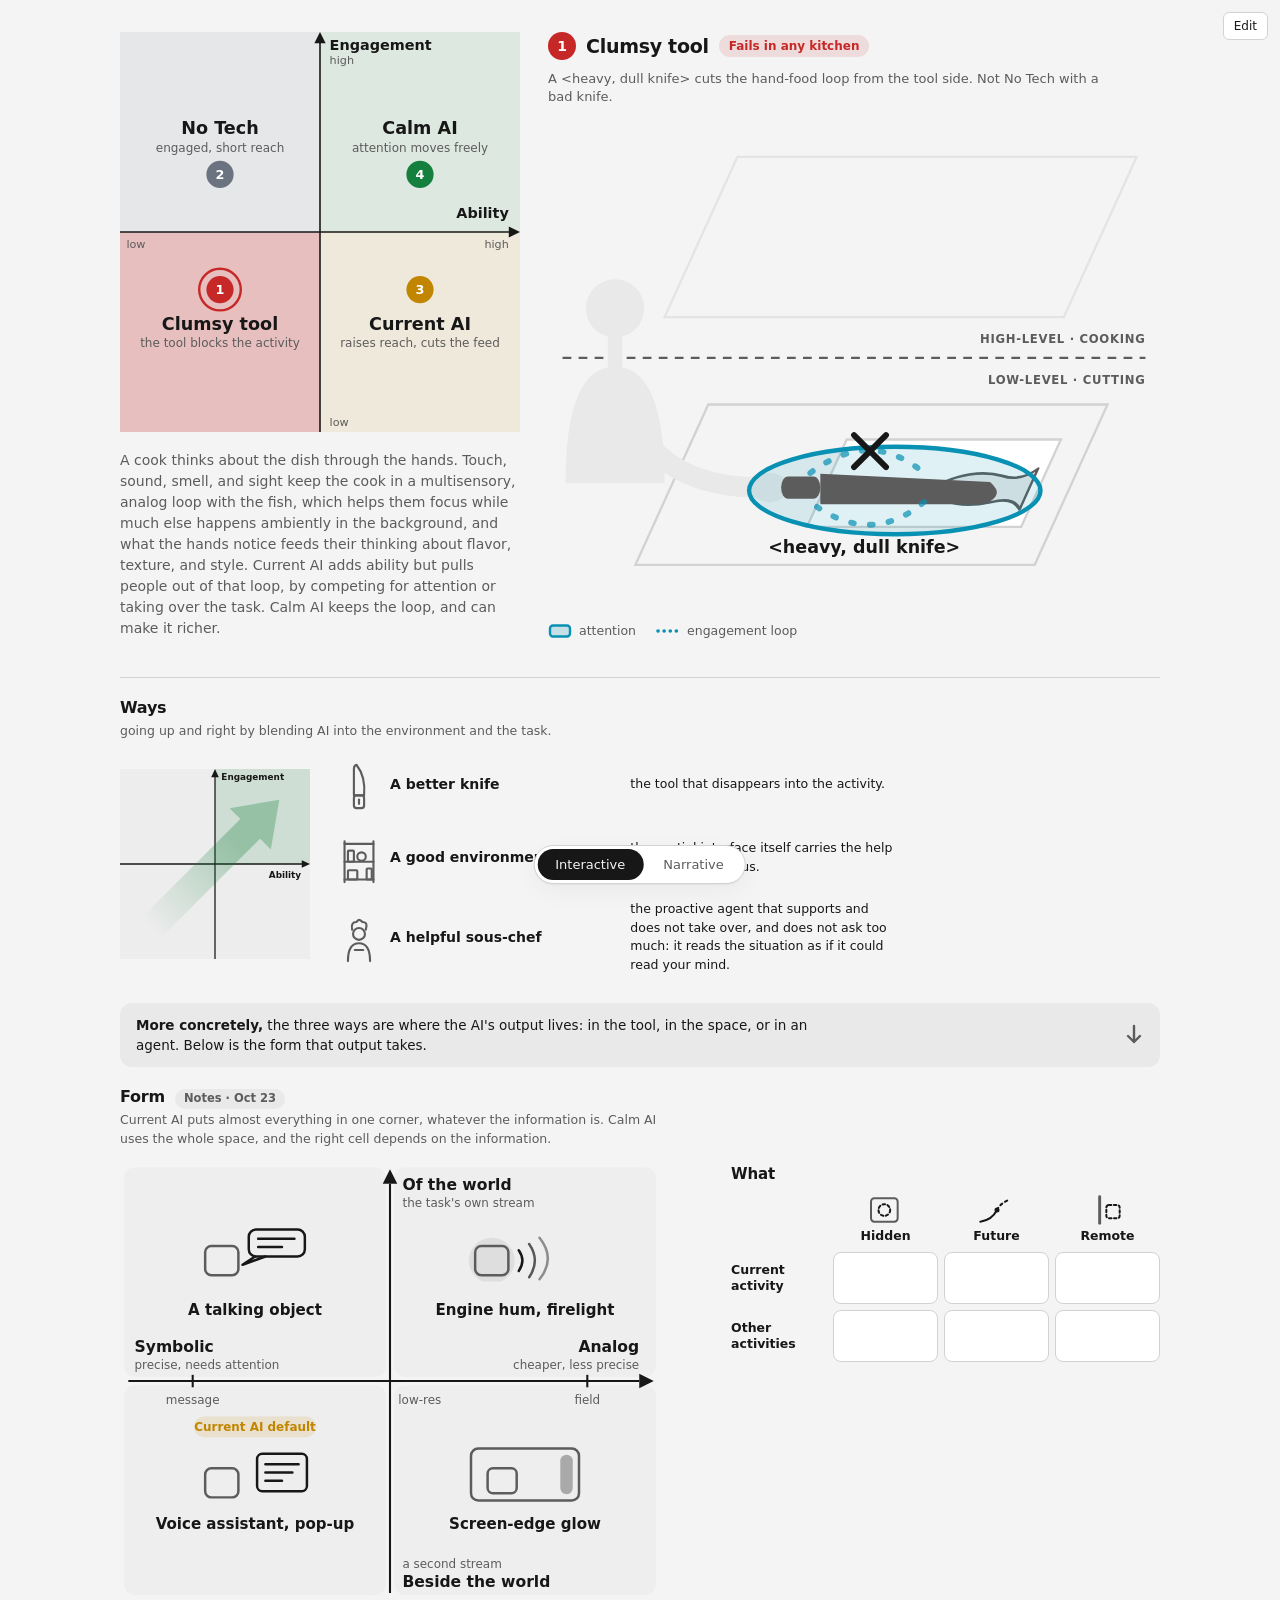
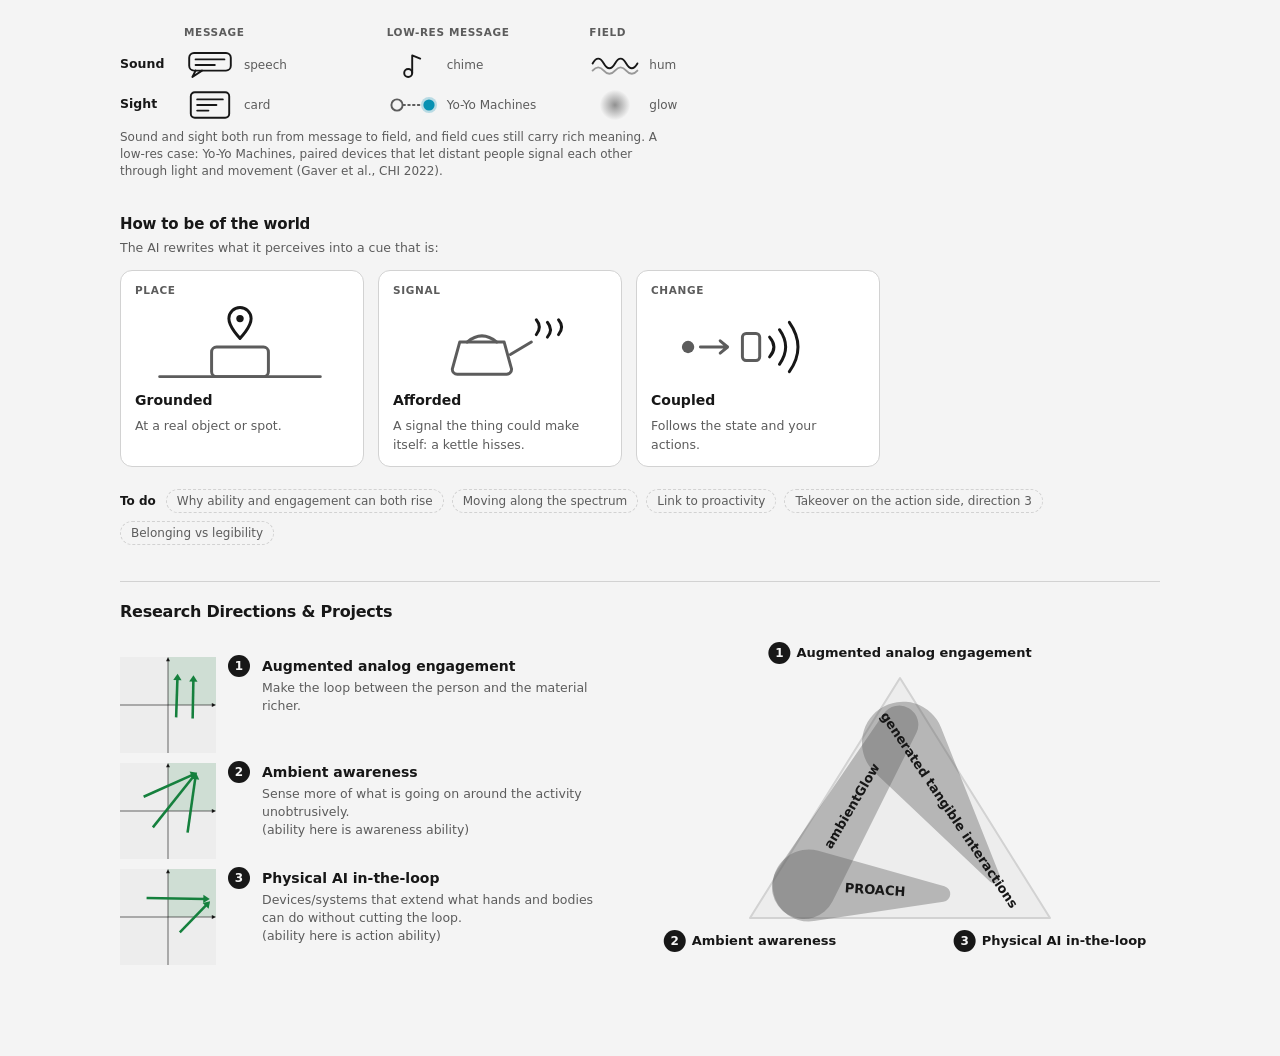
==== commit 01b294e5: "init the repo" ====
--- a/index.html
+++ b/index.html
@@ -14,9 +14,9 @@
     --fg: #171717;
     --muted: #5C5C5C;
     --line: #D2D2D2;
-    --c1: #6B7280;
-    --c2: #B45309;
-    --c3: #C62828;
+    --c1: #C62828;
+    --c2: #6B7280;
+    --c3: #C28500;
     --c4: #15803D;
     --cy: #0891B2;
     --on: #FFFFFF;
@@ -26,14 +26,14 @@
   @media (prefers-color-scheme: dark) {
     :root:not([data-theme="light"]) {
       --bg: #121212; --card: #1C1C1C; --soft: #2C2C2C; --fg: #EDEDED; --muted: #A6A6A6; --line: #3A3A3A;
-      --c1: #A1A1AA; --c2: #F5A524; --c3: #FF7A7A; --c4: #4ADE80; --cy: #22D3EE; --on: #101010;
+      --c1: #FF7A7A; --c2: #A1A1AA; --c3: #FACC15; --c4: #4ADE80; --cy: #22D3EE; --on: #101010;
       --shadow: none;
       color-scheme: dark;
     }
   }
   :root[data-theme="dark"] {
     --bg: #121212; --card: #1C1C1C; --soft: #2C2C2C; --fg: #EDEDED; --muted: #A6A6A6; --line: #3A3A3A;
-    --c1: #A1A1AA; --c2: #F5A524; --c3: #FF7A7A; --c4: #4ADE80; --cy: #22D3EE; --on: #101010;
+    --c1: #FF7A7A; --c2: #A1A1AA; --c3: #FACC15; --c4: #4ADE80; --cy: #22D3EE; --on: #101010;
     --shadow: none;
     color-scheme: dark;
   }
@@ -202,17 +202,146 @@
   .dchart .hd.sel { fill: var(--fg); }
   .dchart .hit { stroke: transparent; stroke-width: 26; cursor: pointer; }
 
+
+  .tri { position: relative; width: 520px; height: 330px; margin-top: 14px; }
+  .tri svg { position: absolute; left: 0; top: 0; width: 520px; height: 320px; z-index: 2; pointer-events: none; }
+  #trimarks circle { pointer-events: auto; }
+  .tri .vl { position: absolute; display: inline-flex; align-items: center; gap: 6px; font-size: 13px; font-weight: 700; line-height: 1.25; transform: translateX(-50%); white-space: nowrap; }
+  .tri .vt { left: 260px; top: 4px; }
+  .tri .vl1 { left: 110px; top: 292px; }
+  .tri .vr2 { left: 410px; top: 292px; }
+  .vl .n { width: 22px; height: 22px; border-radius: 50%; background: var(--fg); color: var(--bg); font-size: 12px; font-weight: 700; display: inline-flex; align-items: center; justify-content: center; flex: none; }
+  #trimarks .hull { fill: var(--muted); fill-opacity: .38; stroke: none; }
+  #trimarks circle { fill: transparent; stroke: none; pointer-events: all; }
+  body.editing #trimarks .sel circle { fill: none; stroke: var(--c4); stroke-width: 2; stroke-dasharray: 3 3; }
+  body.editing #trimarks circle { cursor: grab; touch-action: none; }
+  .plabel { position: absolute; z-index: 1; color: var(--fg); font-size: 13px; font-weight: 700; white-space: nowrap; line-height: 1.2; }
+  .plabel.c { transform: translate(-50%, -50%); text-align: center; }
+  .ptools { display: none; gap: 14px; align-items: center; flex-wrap: wrap; margin-top: 10px; }
+  .ptools label { font-size: 12px; color: var(--muted); display: inline-flex; align-items: center; gap: 6px; }
+  .ptools input[type=range] { width: 130px; }
+  body.editing .ptools { display: flex; }
+  .ptools button { font: inherit; font-size: 12px; color: var(--fg); background: var(--card); border: 1px solid var(--line); border-radius: 6px; padding: 4px 10px; cursor: pointer; }
+
+  .dp { display: grid; grid-template-columns: minmax(0, 1fr) 520px; gap: 32px; align-items: start; }
+  .dp .srows { max-width: none; gap: 10px; margin-top: 12px; }
+  .dp .srow { grid-template-columns: 96px 22px minmax(0, 1fr); gap: 12px; align-items: start; }
+  .dp .srow .n { margin-top: -2px; }
+  .dp .srow .tx h3 { margin-top: 0; line-height: 18px; }
+  .dp .srow svg { width: 96px; height: 96px; }
+  .dp .srow .n { width: 22px; height: 22px; font-size: 12px; }
+  .dp .srow h3 { font-size: 14px; }
+  .dp .srow p { font-size: 12.5px; line-height: 1.45; }
+  .dp .cell .tools button { padding: 2px 6px; font-size: 11px; }
+  .plabel { z-index: 3; pointer-events: none; }
+  .ptools input[type=text] { font: inherit; font-size: 12px; color: var(--fg); background: var(--card); border: 1px solid var(--line); border-radius: 6px; padding: 4px 8px; width: 150px; }
+
+  /* section: form of the AI's output (notes, Oct 23), placed after Ways in the Interactive view. Text sits in divs. */
+  .f-banner { margin-top: 28px; display: flex; align-items: center; justify-content: space-between; gap: 16px; background: var(--soft); border-radius: 12px; padding: 12px 16px; }
+  .f-banner .f-bt { font-size: 13.5px; line-height: 1.5; min-width: 0; max-width: 80ch; }
+  .f-banner .f-bt b { font-weight: 700; }
+  .f-banner svg { flex: none; }
+  .fx.more { border-top: 0; margin-top: 18px; padding-top: 0; }
+  .fx .f-head { display: flex; align-items: baseline; gap: 10px; flex-wrap: wrap; }
+  .fx .f-h2 { font-size: 16px; font-weight: 750; letter-spacing: -.015em; }
+  .fx .f-date { font-size: 11.5px; font-weight: 650; color: var(--muted); background: var(--soft); border-radius: 999px; padding: 1px 9px; }
+  .fx .f-lead { font-size: 12.5px; color: var(--muted); margin-top: 2px; max-width: 70ch; }
+  .f-grid { display: grid; grid-template-columns: minmax(0, 1.35fr) minmax(0, 1fr); gap: 32px; margin-top: 14px; align-items: start; }
+  .fc { display: block; width: 100%; max-width: 540px; height: auto; }
+  .fc text { font-family: var(--font); fill: var(--fg); }
+  .fc .axl { font-size: 15px; font-weight: 700; }
+  .fc .axs { font-size: 11.5px; fill: var(--muted); }
+  .fc .tk { font-size: 11.5px; fill: var(--muted); }
+  .fc .ql { font-size: 14.5px; font-weight: 700; }
+  .fq .fq-bg { fill: var(--soft); fill-opacity: .55; stroke: none; transition: fill .2s, fill-opacity .2s; }
+  .fq.on .fq-bg { fill: var(--c4); fill-opacity: .14; stroke: var(--c4); stroke-width: 2.5; }
+  .fq.open .fq-bg { stroke: var(--muted); stroke-width: 1.5; stroke-dasharray: 6 5; }
+  .ic { fill: none; stroke: var(--muted); stroke-width: 2.4; stroke-linecap: round; stroke-linejoin: round; }
+  .ic .o { stroke: var(--fg); }
+  .ic text { stroke: none; fill: var(--muted); font-size: 10.5px; font-weight: 600; font-family: var(--font); }
+  .f-side { display: flex; flex-direction: column; gap: 10px; min-width: 0; }
+  .f-q { font-size: 13px; font-weight: 700; }
+  .f-seg { display: inline-flex; align-self: flex-start; border: 1px solid var(--line); border-radius: 999px; padding: 3px; gap: 2px; background: var(--card); }
+  .f-opt { font: inherit; font-size: 13px; font-weight: 650; color: var(--muted); background: transparent; border: 0; border-radius: 999px; padding: 5px 14px; cursor: pointer; }
+  .f-opt[aria-pressed="true"] { background: var(--c4); color: var(--on); }
+  .f-opt:focus-visible { outline: 2px solid var(--fg); outline-offset: 2px; }
+  .f-say { font-size: 13px; line-height: 1.5; color: var(--fg); border-left: 3px solid var(--c4); padding: 2px 0 2px 12px; }
+  .f-q2 { font-size: 13px; font-weight: 700; margin-top: 10px; }
+  .f-kinds { display: grid; grid-template-columns: repeat(3, minmax(0, 1fr)); gap: 8px; }
+  .f-kind { background: var(--card); border: 1px solid var(--line); border-radius: 10px; padding: 8px 10px; display: flex; flex-direction: column; gap: 3px; min-width: 0; }
+  .f-kind svg { width: 48px; height: 36px; }
+  .f-kind b { font-size: 13px; }
+  .f-kind span { font-size: 12px; color: var(--muted); line-height: 1.35; }
+  .f-why { margin-top: 22px; display: grid; grid-template-columns: 220px minmax(0, 1fr); gap: 20px; align-items: center; background: var(--card); border: 1px solid var(--line); border-radius: 12px; padding: 12px 16px; max-width: 900px; }
+  .f-why svg { width: 100%; height: auto; display: block; }
+  .f-spec2 { margin-top: 26px; display: grid; grid-template-columns: 52px repeat(3, minmax(0, 1fr)); gap: 8px 12px; align-items: center; max-width: 660px; }
+  .f-spec2 .h { font-size: 10.5px; letter-spacing: .06em; text-transform: uppercase; color: var(--muted); font-weight: 700; }
+  .f-spec2 .r { font-size: 12.5px; font-weight: 700; }
+  .f-spec2 .s { display: flex; align-items: center; gap: 8px; font-size: 12px; color: var(--muted); min-width: 0; }
+  .f-spec2 .s svg { width: 52px; height: 32px; flex: none; }
+  .f-cap { font-size: 12px; color: var(--muted); margin-top: 8px; max-width: 72ch; line-height: 1.45; }
+  .f-sub { margin-top: 32px; display: flex; flex-direction: column; gap: 4px; max-width: 70ch; }
+  .f-h3 { font-size: 15px; font-weight: 750; letter-spacing: -.01em; }
+  .f-cards { display: grid; grid-template-columns: repeat(auto-fill, minmax(220px, 1fr)); gap: 14px; margin-top: 12px; max-width: 760px; }
+  .f-card { background: var(--card); border: 1px solid var(--line); border-radius: 12px; padding: 12px 14px; display: flex; flex-direction: column; gap: 6px; min-width: 0; }
+  .f-card svg { width: 100%; max-width: 210px; height: auto; display: block; }
+  .f-it { font-size: 14px; font-weight: 700; }
+  .f-it .f-hyp { font-size: 11px; font-weight: 650; color: var(--cy); margin-left: 6px; }
+  .f-ix { font-size: 12.5px; color: var(--muted); line-height: 1.5; }
+  .f-park { margin-top: 22px; display: flex; flex-wrap: wrap; gap: 8px; align-items: center; font-size: 12px; color: var(--muted); }
+  .f-park .pl { font-weight: 700; color: var(--fg); margin-right: 2px; }
+  .f-park .pc { border: 1px dashed var(--line); border-radius: 999px; padding: 2px 10px; }
+  .f-what { display: flex; flex-direction: column; gap: 10px; min-width: 0; }
+  .f-mx { display: flex; flex-direction: column; gap: 6px; }
+  .f-mr { display: grid; grid-template-columns: 96px repeat(3, minmax(0, 1fr)); gap: 6px; align-items: stretch; }
+  .f-mh { display: flex; flex-direction: column; align-items: center; gap: 2px; font-size: 12.5px; }
+  .f-mh svg { width: 40px; height: 30px; }
+  .f-ml { display: flex; align-items: center; font-size: 12.5px; font-weight: 700; line-height: 1.3; }
+  .f-mc { background: var(--card); border: 1px solid var(--line); border-radius: 8px; min-height: 52px; }
+  .f-eb { font-size: 10.5px; letter-spacing: .06em; text-transform: uppercase; color: var(--muted); font-weight: 700; }
+  @media (max-width: 760px) {
+    .f-grid, .f-why { grid-template-columns: 1fr; }
+    .f-spec2 .s { flex-direction: column; align-items: flex-start; gap: 2px; }
+  }
+
   @media (prefers-reduced-motion: reduce) {
     *, *::before, *::after { animation: none !important; transition: none !important; }
   }
+
+  /* Narrative view and the bottom segmented control */
+  body { padding-bottom: 88px; }
+  .seg { position: fixed; bottom: 16px; left: 50%; transform: translateX(-50%); display: flex; gap: 2px; background: var(--card); border: 1px solid var(--line); border-radius: 999px; padding: 3px; box-shadow: var(--shadow); z-index: 30; }
+  .seg button { border: 0; background: transparent; padding: 6px 18px; border-radius: 999px; font-size: 13px; cursor: pointer; color: var(--muted); }
+  .seg button[aria-pressed="true"] { background: var(--fg); color: var(--bg); }
+  .nar { max-width: 760px; margin: 0 auto; }
+  .nar h1 { font-size: 30px; line-height: 1.2; margin: 0 0 6px; }
+  .nar .by { color: var(--muted); font-size: 13px; margin: 0 0 8px; }
+  .nar h2 { font-size: 21px; line-height: 1.3; margin: 44px 0 12px; }
+  .nar p, .nar li { font-size: 16px; line-height: 1.65; }
+  .nar p { margin: 0 0 12px; }
+  .nar ol, .nar ul { margin: 0 0 12px; padding-left: 22px; }
+  .nar li { margin-bottom: 6px; }
+  .nar figure { margin: 22px 0 8px; }
+  .nar figure svg { display: block; width: 100%; height: auto; }
+  .nar .slot { margin: 18px 0 14px; }
+  .nar .more { margin-top: 0; padding-top: 0; border-top: 0; }
+  .nar .more > h2, .nar .more > .lead, .nar .dpl > h2, .nar .dpl > .lead, .nar .dpr > h2 { display: none; }
+  .nar .dp { display: block; }
+  .nar .ways { grid-template-columns: 150px minmax(0, 1fr); }
+  .nar figure.sq svg { max-width: 440px; margin: 0 auto; }
+  .nar figcaption { font-size: 13px; line-height: 1.5; color: var(--muted); margin-top: 8px; }
+  .nar svg text { font-family: Arial, Helvetica, sans-serif; }
+  .nar .todo li { list-style: none; margin-left: -22px; }
+  .nar .todo li::before { content: "\2610"; margin-right: 8px; color: var(--muted); }
 </style>
 
 <div class="edit-bar"><span id="sv" class="sv"></span><button type="button" class="rst" id="rst">Reset</button><button type="button" id="edt" aria-pressed="false">Edit</button></div>
 <div class="wrap" id="wrap">
+<div id="v-int">
   <div class="story">
 
     <div class="left">
-      <svg id="chart" viewBox="0 0 500 500" role="img" aria-label="Chart with ability on the horizontal axis and engagement on the vertical axis, both centred. Opaque tool is low on both. No Tech is low ability and high engagement. Current AI is high ability and low engagement. Calm AI is high on both.">
+      <svg id="chart" viewBox="0 0 500 500" role="img" aria-label="Chart with ability on the horizontal axis and engagement on the vertical axis, both centred. Clumsy tool is low on both. No Tech is low ability and high engagement. Current AI is high ability and low engagement. Calm AI is high on both.">
         <rect class="q" data-k="1" x="0" y="250" width="250" height="250" fill="var(--c1)" fill-opacity=".1"/>
         <rect class="q" data-k="2" x="0" y="0" width="250" height="250" fill="var(--c2)" fill-opacity=".1"/>
         <rect class="q" data-k="3" x="250" y="250" width="250" height="250" fill="var(--c3)" fill-opacity=".1"/>
@@ -230,11 +359,11 @@
         <text class="end" x="262" y="40">high</text>
         <text class="end" x="262" y="492">low</text>
 
-        <g class="pt" data-k="1" tabindex="0" role="button" aria-label="1 Opaque tool">
+        <g class="pt" data-k="1" tabindex="0" role="button" aria-label="1 Clumsy tool">
           <circle class="ring-sel" cx="125" cy="322" r="26" fill="none" stroke="var(--c1)" stroke-width="3"/>
           <circle cx="125" cy="322" r="17" fill="var(--c1)"/>
           <text x="125" y="328" text-anchor="middle" style="fill:var(--on);font-size:16px;font-weight:700">1</text>
-          <text class="nm" x="125" y="372" text-anchor="middle">Opaque tool</text>
+          <text class="nm" x="125" y="372" text-anchor="middle">Clumsy tool</text>
           <text class="sb" x="125" y="394" text-anchor="middle">the tool blocks the activity</text>
         </g>
         <g class="pt" data-k="2" tabindex="0" role="button" aria-label="2 No Tech">
@@ -267,9 +396,9 @@
 
     <div class="right">
 
-      <!-- 1 Opaque tool -->
+      <!-- 1 Clumsy tool -->
       <article class="card panel" data-k="1" style="--c:var(--c1)">
-        <div class="p-head"><span class="badge">1</span><h2 data-eid="t1">Opaque tool</h2><span class="chip" data-eid="t2">Fails in any kitchen</span></div>
+        <div class="p-head"><span class="badge">1</span><h2 data-eid="t1">Clumsy tool</h2><span class="chip" data-eid="t2">Fails in any kitchen</span></div>
         <p class="desc" data-eid="t3">A &lt;heavy, dull knife&gt; cuts the hand-food loop from the tool side. Not No Tech with a bad knife.</p>
         <figure class="fig">
           <svg viewBox="0 0 420 340" role="img" aria-label="The cook's attention is trapped in the hands-on level, where the heavy knife cuts the loop between hand and fish.">
@@ -417,12 +546,6 @@
   </div>
 
   <section class="more">
-    <h2 data-eid="t14">Directions</h2>
-    <p class="lead" data-eid="t15">Each subtheme is a direction on the plane. All three are done by blending AI into the environment and the task.</p>
-    <div class="srows"><div class="srow"><div class="cell"><svg class="dchart" viewBox="0 0 300 300" role="img" aria-label="Enhanced analog engagement arrows" data-arrows="125,148,180,52;175,173,180,52;227,192,180,52"><rect x="0" y="0" width="300" height="300" fill="var(--soft)" fill-opacity=".6"/><rect x="150" y="0" width="150" height="150" fill="var(--c4)" fill-opacity=".14"/><line x1="0" y1="150" x2="288" y2="150" stroke="var(--fg)" stroke-width="2"/><polygon points="300,150 287,144 287,156" fill="var(--fg)"/><line x1="150" y1="300" x2="150" y2="12" stroke="var(--fg)" stroke-width="2"/><polygon points="150,0 144,13 156,13" fill="var(--fg)"/><g class="arrows"></g></svg><div class="tools"><button type="button" data-add>+ Arrow</button><button type="button" data-del>Delete</button></div></div><span class="n">1</span><div class="tx"><h3 data-eid="t16">Enhanced analog engagement</h3><p data-eid="t17">Make the multisensory loop between the person and the material richer.</p></div><p class="note" data-eid="t18"></p></div><div class="srow"><div class="cell"><svg class="dchart" viewBox="0 0 300 300" role="img" aria-label="Ambient awareness arrows" data-arrows="75,225,185,115;75,75,185,115;225,225,185,115"><rect x="0" y="0" width="300" height="300" fill="var(--soft)" fill-opacity=".6"/><rect x="150" y="0" width="150" height="150" fill="var(--c4)" fill-opacity=".14"/><line x1="0" y1="150" x2="288" y2="150" stroke="var(--fg)" stroke-width="2"/><polygon points="300,150 287,144 287,156" fill="var(--fg)"/><line x1="150" y1="300" x2="150" y2="12" stroke="var(--fg)" stroke-width="2"/><polygon points="150,0 144,13 156,13" fill="var(--fg)"/><g class="arrows"></g></svg><div class="tools"><button type="button" data-add>+ Arrow</button><button type="button" data-del>Delete</button></div></div><span class="n">2</span><div class="tx"><h3 data-eid="t19">Ambient awareness</h3><p data-eid="t20">Sense more of what is going on around the activity, ambiently, so attention stays free to move and the hands stay in the loop.</p></div><p class="note" data-eid="t21"></p></div><div class="srow"><div class="cell"><svg class="dchart" viewBox="0 0 300 300" role="img" aria-label="Extended physical ability arrows" data-arrows="75,75,235,115"><rect x="0" y="0" width="300" height="300" fill="var(--soft)" fill-opacity=".6"/><rect x="150" y="0" width="150" height="150" fill="var(--c4)" fill-opacity=".14"/><line x1="0" y1="150" x2="288" y2="150" stroke="var(--fg)" stroke-width="2"/><polygon points="300,150 287,144 287,156" fill="var(--fg)"/><line x1="150" y1="300" x2="150" y2="12" stroke="var(--fg)" stroke-width="2"/><polygon points="150,0 144,13 156,13" fill="var(--fg)"/><g class="arrows"></g></svg><div class="tools"><button type="button" data-add>+ Arrow</button><button type="button" data-del>Delete</button></div></div><span class="n">3</span><div class="tx"><h3 data-eid="t22">Extended physical ability</h3><p data-eid="t23">Do more in physical space: AI, robots, and devices extend what hands and bodies can do.</p></div><p class="note" data-eid="t24"></p></div></div>
-  </section>
-
-  <section class="more">
     <h2 data-eid="t25">Ways</h2>
     <p class="lead" data-eid="t26">More than one route leads up and right. The knife above is one of them.</p>
     <div class="ways">
@@ -443,7 +566,220 @@
       </div>
     </div>
   </section>
+
+  
+  <div class="f-banner">
+    <div class="f-bt" data-eid="t62"><b>More concretely,</b> the three ways are where the AI's output lives: in the tool, in the space, or in an agent. Below is the form that output takes.</div>
+    <svg viewBox="0 0 20 24" width="20" height="24" aria-hidden="true"><path d="M10 3 V19 M4 13 L10 19 L16 13" fill="none" stroke="var(--muted)" stroke-width="2.4" stroke-linecap="round" stroke-linejoin="round"/></svg>
+  </div>
+
+  <section class="more fx" aria-labelledby="f-title">
+    <div class="f-head"><div class="f-h2" id="f-title" role="heading" aria-level="2" data-eid="t70">Form</div><span class="f-date">Notes · Oct 23</span></div>
+    <div class="f-lead" data-eid="t71">Current AI puts almost everything in one corner, whatever the information is. Calm AI uses the whole space, and the right cell depends on the information.</div>
+
+    <div class="f-grid">
+      <svg class="fc" viewBox="0 0 520 420" role="img" aria-label="Two crossing axes. Horizontal: symbolic to analog. Vertical: beside the world to of the world. A talking object is symbolic and of the world. Engine hum or firelight is analog and of the world. A voice assistant or pop-up is symbolic and beside the world, the Current AI default. A screen-edge glow is analog and beside the world.">
+        <g class="fq" data-c="ts"><rect class="fq-bg" x="4" y="4" width="252" height="202" rx="10"/>
+          <svg class="ic" x="70" y="58" width="120" height="56" viewBox="0 0 120 56"><rect x="12" y="22" width="32" height="28" rx="6"/><rect class="o" x="54" y="6" width="54" height="26" rx="7"/><path class="o" d="M60 32 L48 40 L70 32"/><path class="o" d="M63 15 H98 M63 23 H86"/></svg>
+          <text class="ql" x="130" y="146" text-anchor="middle">A talking object</text></g>
+        <g class="fq" data-c="ta"><rect class="fq-bg" x="264" y="4" width="252" height="202" rx="10"/>
+          <svg class="ic" x="330" y="58" width="120" height="56" viewBox="0 0 120 56"><circle cx="28" cy="36" r="22" style="fill:var(--fg);fill-opacity:.07;stroke:none"/><rect x="12" y="22" width="32" height="28" rx="6"/><path class="o" d="M54 26 Q61 36 54 46"/><path class="o" d="M64 20 Q75 36 64 52" style="opacity:.7"/><path class="o" d="M74 14 Q90 34 74 54" style="opacity:.45"/></svg>
+          <text class="ql" x="390" y="146" text-anchor="middle">Engine hum, firelight</text></g>
+        <g class="fq" data-c="bs"><rect class="fq-bg" x="4" y="214" width="252" height="202" rx="10"/>
+          <rect x="71" y="244" width="118" height="20" rx="10" style="fill:var(--c3);fill-opacity:.14"/><text x="130" y="258" text-anchor="middle" style="fill:var(--c3);font-size:11.5px;font-weight:650">Current AI default</text>
+          <svg class="ic" x="70" y="272" width="120" height="56" viewBox="0 0 120 56"><rect x="12" y="22" width="32" height="28" rx="6"/><rect class="o" x="62" y="8" width="48" height="36" rx="5"/><path class="o" d="M70 18 H102 M70 26 H96 M70 34 H86"/></svg>
+          <text class="ql" x="130" y="352" text-anchor="middle">Voice assistant, pop-up</text></g>
+        <g class="fq" data-c="ba"><rect class="fq-bg" x="264" y="214" width="252" height="202" rx="10"/>
+          <svg class="ic" x="330" y="272" width="120" height="56" viewBox="0 0 120 56"><rect x="8" y="3" width="104" height="50" rx="7"/><rect x="24" y="22" width="28" height="24" rx="5"/><rect x="94" y="9" width="12" height="38" rx="6" style="fill:var(--fg);fill-opacity:.32;stroke:none"/></svg>
+          <text class="ql" x="390" y="352" text-anchor="middle">Screen-edge glow</text></g>
+
+        <line x1="8" y1="210" x2="500" y2="210" stroke="var(--fg)" stroke-width="2"/><polygon points="514,210 500,203 500,217" fill="var(--fg)"/>
+        <line x1="260" y1="414" x2="260" y2="20" stroke="var(--fg)" stroke-width="2"/><polygon points="260,6 253,20 267,20" fill="var(--fg)"/>
+        <line x1="70" y1="204" x2="70" y2="216" stroke="var(--fg)" stroke-width="2"/><line x1="450" y1="204" x2="450" y2="216" stroke="var(--fg)" stroke-width="2"/>
+        <text class="tk" x="70" y="232" text-anchor="middle">message</text><text class="tk" x="268" y="232">low-res</text><text class="tk" x="450" y="232" text-anchor="middle">field</text>
+
+        <text class="axl" x="500" y="182" text-anchor="end">Analog</text><text class="axs" x="500" y="198" text-anchor="end">cheaper, less precise</text>
+        <text class="axl" x="14" y="182">Symbolic</text><text class="axs" x="14" y="198">precise, needs attention</text>
+        <text class="axl" x="272" y="26">Of the world</text><text class="axs" x="272" y="42">the task's own stream</text>
+        <text class="axs" x="272" y="390">a second stream</text><text class="axl" x="272" y="408">Beside the world</text>
+      </svg>
+
+      <div class="f-what">
+        <div class="f-h3" role="heading" aria-level="3" data-eid="t119">What</div>
+        <div class="f-mx" role="table" aria-label="What: current activity or other activities, by hidden, future, remote">
+          <div role="row" class="f-mr">
+            <div role="columnheader"></div>
+            <div role="columnheader" class="f-mh"><svg class="ic" viewBox="0 0 48 36" aria-hidden="true"><rect x="6" y="4" width="32" height="28" rx="4"/><circle class="o" cx="22" cy="18" r="7" style="stroke-dasharray:3 3"/></svg><b>Hidden</b></div>
+            <div role="columnheader" class="f-mh"><svg class="ic" viewBox="0 0 48 36" aria-hidden="true"><path class="o" d="M4 32 Q18 30 24 18"/><path class="o" d="M24 18 Q28 10 38 6" style="stroke-dasharray:3 4"/><circle cx="24" cy="18" r="3" style="fill:var(--fg);stroke:none"/></svg><b>Future</b></div>
+            <div role="columnheader" class="f-mh"><svg class="ic" viewBox="0 0 48 36" aria-hidden="true"><path d="M14 2 V34" style="stroke-width:3.5"/><rect class="o" x="22" y="12" width="16" height="16" rx="3" style="stroke-dasharray:3 3"/></svg><b>Remote</b></div>
+          </div>
+          <div role="row" class="f-mr"><div role="rowheader" class="f-ml">Current activity</div><div role="cell" class="f-mc"></div><div role="cell" class="f-mc"></div><div role="cell" class="f-mc"></div></div>
+          <div role="row" class="f-mr"><div role="rowheader" class="f-ml">Other activities</div><div role="cell" class="f-mc"></div><div role="cell" class="f-mc"></div><div role="cell" class="f-mc"></div></div>
+        </div>
+      </div>
+    </div>
+
+    <div class="f-spec2" role="group" aria-label="Message to field, in sound and in sight">
+      <div></div><div class="h">Message</div><div class="h">Low-res message</div><div class="h">Field</div>
+      <div class="r">Sound</div>
+      <div class="s"><svg class="ic" viewBox="0 0 64 40" aria-hidden="true"><rect class="o" x="6" y="5" width="52" height="22" rx="6"/><path class="o" d="M14 27 L10 35 L22 27"/><path class="o" d="M14 13 H50 M14 20 H38"/></svg><span>speech</span></div>
+      <div class="s"><svg class="ic" viewBox="0 0 64 40" aria-hidden="true"><circle class="o" cx="26" cy="30" r="5"/><path class="o" d="M31 30 V8 L41 12"/></svg><span>chime</span></div>
+      <div class="s"><svg class="ic" viewBox="0 0 64 40" aria-hidden="true"><path class="o" d="M4 18 Q11 6 18 18 T32 18 T46 18 T60 18"/><path d="M4 27 Q11 19 18 27 T32 27 T46 27 T60 27" style="opacity:.6"/></svg><span>hum</span></div>
+      <div class="r">Sight</div>
+      <div class="s"><svg class="ic" viewBox="0 0 64 40" aria-hidden="true"><rect class="o" x="8" y="4" width="48" height="32" rx="5"/><path class="o" d="M16 13 H48 M16 20 H40 M16 27 H30"/></svg><span>card</span></div>
+      <div class="s"><svg class="ic" viewBox="0 0 64 40" aria-hidden="true"><circle cx="12" cy="20" r="7"/><path d="M20 20 H44" style="stroke-dasharray:2 4"/><circle cx="52" cy="20" r="10" style="fill:var(--cy);fill-opacity:.25;stroke:none"/><circle cx="52" cy="20" r="7" style="fill:var(--cy);stroke:none"/></svg><span>Yo-Yo Machines</span></div>
+      <div class="s"><svg class="ic" viewBox="0 0 64 40" aria-hidden="true"><defs><radialGradient id="f-glow"><stop offset="0" style="stop-color:var(--fg);stop-opacity:.45"/><stop offset="1" style="stop-color:var(--fg);stop-opacity:0"/></radialGradient></defs><circle cx="32" cy="20" r="19" fill="url(#f-glow)" style="stroke:none"/></svg><span>glow</span></div>
+    </div>
+    <div class="f-cap" data-eid="t81">Sound and sight both run from message to field, and field cues still carry rich meaning. A low-res case: Yo-Yo Machines, paired devices that let distant people signal each other through light and movement (Gaver et al., CHI 2022).</div>
+
+    <div class="f-sub">
+      <div class="f-h3" role="heading" aria-level="3" data-eid="t100">How to be of the world</div>
+      <div class="f-ix" data-eid="t101">The AI rewrites what it perceives into a cue that is:</div>
+    </div>
+    <div class="f-cards">
+      <div class="f-card">
+        <span class="f-eb">Place</span>
+        <svg class="ic" viewBox="0 0 170 64" aria-hidden="true"><path d="M20 58 H150"/><rect x="62" y="34" width="46" height="24" rx="4"/><path class="o" d="M85 2 a9 9 0 0 1 9 9 c0 7 -9 16 -9 16 s-9 -9 -9 -16 a9 9 0 0 1 9 -9 z"/><circle cx="85" cy="11" r="3" style="fill:var(--fg);stroke:none"/></svg>
+        <div class="f-it" data-eid="t105">Grounded</div>
+        <div class="f-ix" data-eid="t106">At a real object or spot.</div>
+      </div>
+      <div class="f-card">
+        <span class="f-eb">Signal</span>
+        <svg class="ic" viewBox="0 0 170 64" aria-hidden="true"><path d="M52 56 H92 a4 4 0 0 0 4 -4 L90 30 H54 L48 52 a4 4 0 0 0 4 4 Z"/><path d="M60 30 Q72 20 84 30"/><path d="M95 40 L112 30"/><path class="o" d="M116 24 q5 -6 0 -12 M125 26 q5 -6 0 -12 M134 24 q5 -6 0 -12"/></svg>
+        <div class="f-it" data-eid="t109">Afforded</div>
+        <div class="f-ix" data-eid="t110">A signal the thing could make itself: a kettle hisses.</div>
+      </div>
+      <div class="f-card">
+        <span class="f-eb">Change</span>
+        <svg class="ic" viewBox="0 0 170 64" aria-hidden="true"><circle cx="30" cy="34" r="5" style="fill:var(--muted);stroke:none"/><path d="M40 34 H62 M56 29 L62 34 L56 39"/><rect x="74" y="23" width="14" height="22" rx="3"/><path class="o" d="M96 26 Q103 34 96 42 M104 20 Q114 34 104 48 M112 14 Q126 34 112 54"/></svg>
+        <div class="f-it" data-eid="t107">Coupled</div>
+        <div class="f-ix" data-eid="t108">Follows the state and your actions.</div>
+      </div>
+    </div>
+
+    <div class="f-park">
+      <span class="pl" data-eid="t92">To do</span>
+      <span class="pc" data-eid="t97">Why ability and engagement can both rise</span>
+      <span class="pc" data-eid="t93">Moving along the spectrum</span>
+      <span class="pc" data-eid="t94">Link to proactivity</span>
+      <span class="pc" data-eid="t95">Takeover on the action side, direction 3</span>
+      <span class="pc" data-eid="t96">Belonging vs legibility</span>
+    </div>
+  </section>
+
+  <section class="more">
+    <div class="dp">
+      <div class="dpl">
+    <h2 data-eid="t14">Directions</h2>
+    <p class="lead" data-eid="t15">Each subtheme is a direction on the plane. All three are done by blending AI into the environment and the task.</p>
+    <div class="srows"><div class="srow"><div class="cell"><svg class="dchart" viewBox="0 0 300 300" role="img" aria-label="Enhanced analog engagement arrows" data-arrows="125,148,180,52;175,173,180,52;227,192,180,52"><rect x="0" y="0" width="300" height="300" fill="var(--soft)" fill-opacity=".6"/><rect x="150" y="0" width="150" height="150" fill="var(--c4)" fill-opacity=".14"/><line x1="0" y1="150" x2="288" y2="150" stroke="var(--fg)" stroke-width="2"/><polygon points="300,150 287,144 287,156" fill="var(--fg)"/><line x1="150" y1="300" x2="150" y2="12" stroke="var(--fg)" stroke-width="2"/><polygon points="150,0 144,13 156,13" fill="var(--fg)"/><g class="arrows"></g></svg><div class="tools"><button type="button" data-add>+ Arrow</button><button type="button" data-del>Delete</button></div></div><span class="n">1</span><div class="tx"><h3 data-eid="t16">Enhanced analog engagement</h3><p data-eid="t17">Make the multisensory loop between the person and the material richer.</p></div></div><div class="srow"><div class="cell"><svg class="dchart" viewBox="0 0 300 300" role="img" aria-label="Ambient awareness arrows" data-arrows="75,225,185,115;75,75,185,115;225,225,185,115"><rect x="0" y="0" width="300" height="300" fill="var(--soft)" fill-opacity=".6"/><rect x="150" y="0" width="150" height="150" fill="var(--c4)" fill-opacity=".14"/><line x1="0" y1="150" x2="288" y2="150" stroke="var(--fg)" stroke-width="2"/><polygon points="300,150 287,144 287,156" fill="var(--fg)"/><line x1="150" y1="300" x2="150" y2="12" stroke="var(--fg)" stroke-width="2"/><polygon points="150,0 144,13 156,13" fill="var(--fg)"/><g class="arrows"></g></svg><div class="tools"><button type="button" data-add>+ Arrow</button><button type="button" data-del>Delete</button></div></div><span class="n">2</span><div class="tx"><h3 data-eid="t19">Ambient awareness</h3><p data-eid="t20">Sense more of what is going on around the activity, ambiently, so attention stays free to move and the hands stay in the loop.</p></div></div><div class="srow"><div class="cell"><svg class="dchart" viewBox="0 0 300 300" role="img" aria-label="Extended physical ability arrows" data-arrows="75,75,235,115"><rect x="0" y="0" width="300" height="300" fill="var(--soft)" fill-opacity=".6"/><rect x="150" y="0" width="150" height="150" fill="var(--c4)" fill-opacity=".14"/><line x1="0" y1="150" x2="288" y2="150" stroke="var(--fg)" stroke-width="2"/><polygon points="300,150 287,144 287,156" fill="var(--fg)"/><line x1="150" y1="300" x2="150" y2="12" stroke="var(--fg)" stroke-width="2"/><polygon points="150,0 144,13 156,13" fill="var(--fg)"/><g class="arrows"></g></svg><div class="tools"><button type="button" data-add>+ Arrow</button><button type="button" data-del>Delete</button></div></div><span class="n">3</span><div class="tx"><h3 data-eid="t22">Extended physical ability</h3><p data-eid="t23">Do more in physical space: AI, robots, and devices extend what hands and bodies can do.</p></div></div></div>
+      </div>
+      <div class="dpr" id="projects">
+    <h2 data-eid="t33">Projects</h2>
+    <div class="tri" id="tri">
+      <div class="vl vt" id="vl0"><span class="n"></span><span class="t"></span></div>
+      <div class="vl vl1" id="vl1"><span class="n"></span><span class="t"></span></div>
+      <div class="vl vr2" id="vl2"><span class="n"></span><span class="t"></span></div>
+      <svg id="trisvg" viewBox="0 0 520 320" role="img" aria-label="Projects drawn as a start circle and a larger end circle inside a triangle whose corners are the three directions">
+        <polygon points="260,40 110,280 410,280" fill="var(--soft)" fill-opacity=".6" stroke="var(--line)" stroke-width="2" stroke-linejoin="round"/>
+        <g id="trimarks"></g>
+      </svg>
+      <div id="trilabels"></div>
+    </div>
+    <div class="ptools"><button type="button" id="padd">+ Project</button><button type="button" id="pdel">Delete</button><input type="text" id="pname" placeholder="Project name"><label>Start <input type="range" id="rs" min="2" max="40" step="1"></label><label>End <input type="range" id="re" min="4" max="70" step="1"></label></div>
+      </div>
+    </div>
+  </section>
 </div>
+
+<div id="v-nar" class="nar" hidden>
+<h1 data-eid="n0">Calm AI: Vision Writeup</h1>
+<p class="by" data-eid="n1">Ziru Wei</p>
+
+<h2 data-eid="n2">Motivation: tools that cut the loop</h2>
+<p data-eid="n3">People do skilled physical work through a loop: they touch the material, sense how it responds, and adjust. A knife in the hand is not only a means to cut, it is how a cook feels the food. We argue that two kinds of tools break this loop, and that a third kind is possible.</p>
+<p data-eid="n4">The first kind is the clumsy tool. It is heavy and dull, and it cuts the loop from the tool side: the person can barely reach the goal, and the effort of operating the tool pushes the material out of attention. Both ability and engagement stay low.</p>
+<p data-eid="n5">The second kind is current AI. It raises what a person can reach, but it does so by competing for attention or taking over the task. The person is pulled out of the material and into a conversation with the system, so engagement drops even as ability rises. The loop is cut from the AI side.</p>
+
+<h2 data-eid="n6">Framing: ability and engagement</h2>
+<p data-eid="n7">We place any tool on a plane with two axes. Ability is how much a person can reach with the tool. Engagement is how much the person stays in touch with the material. Four cases fall out, and only one is high on both.</p>
+<figure class="sq"><svg viewBox="0 0 500 500" role="img" aria-label="Chart with ability on the horizontal axis and engagement on the vertical axis, both centred. Clumsy tool is low on both. No Tech is low ability and high engagement. Current AI is high ability and low engagement. Calm AI is high on both.">
+        <rect x="0" y="250" width="250" height="250" fill="var(--c1)" fill-opacity=".1"/>
+        <rect x="0" y="0" width="250" height="250" fill="var(--c2)" fill-opacity=".1"/>
+        <rect x="250" y="250" width="250" height="250" fill="var(--c3)" fill-opacity=".1"/>
+        <rect x="250" y="0" width="250" height="250" fill="var(--c4)" fill-opacity=".1"/>
+
+        <line x1="0" y1="250" x2="488" y2="250" stroke="var(--fg)" stroke-width="2"/>
+        <polygon points="500,250 486,243 486,257" fill="var(--fg)"/>
+        <line x1="250" y1="500" x2="250" y2="12" stroke="var(--fg)" stroke-width="2"/>
+        <polygon points="250,0 243,14 257,14" fill="var(--fg)"/>
+
+        <text class="ax" x="486" y="232" text-anchor="end">Ability</text>
+        <text class="end" x="8" y="270">low</text>
+        <text class="end" x="486" y="270" text-anchor="end">high</text>
+        <text class="ax" x="262" y="22">Engagement</text>
+        <text class="end" x="262" y="40">high</text>
+        <text class="end" x="262" y="492">low</text>
+
+        <g>
+          <circle cx="125" cy="322" r="17" fill="var(--c1)"/>
+          <text x="125" y="328" text-anchor="middle" style="fill:var(--on);font-size:16px;font-weight:700">1</text>
+          <text class="nm" x="125" y="372" text-anchor="middle">Clumsy tool</text>
+          <text class="sb" x="125" y="394" text-anchor="middle">the tool blocks the activity</text>
+        </g>
+        <g>
+          <circle cx="125" cy="178" r="17" fill="var(--c2)"/>
+          <text x="125" y="184" text-anchor="middle" style="fill:var(--on);font-size:16px;font-weight:700">2</text>
+          <text class="nm" x="125" y="128" text-anchor="middle">No Tech</text>
+          <text class="sb" x="125" y="150" text-anchor="middle">engaged, short reach</text>
+        </g>
+        <g>
+          <circle cx="375" cy="322" r="17" fill="var(--c3)"/>
+          <text x="375" y="328" text-anchor="middle" style="fill:var(--on);font-size:16px;font-weight:700">3</text>
+          <text class="nm" x="375" y="372" text-anchor="middle">Current AI</text>
+          <text class="sb" x="375" y="394" text-anchor="middle">raises reach, cuts the feed</text>
+        </g>
+        <g>
+          <circle cx="375" cy="178" r="17" fill="var(--c4)"/>
+          <text x="375" y="184" text-anchor="middle" style="fill:var(--on);font-size:16px;font-weight:700">4</text>
+          <text class="nm" x="375" y="128" text-anchor="middle">Calm AI</text>
+          <text class="sb" x="375" y="150" text-anchor="middle">attention moves freely</text>
+        </g>
+      </svg><figcaption data-eid="n8">Figure 1. Clumsy tool and Current AI each cut the loop, from opposite sides. No Tech keeps the loop but has a short reach. Calm AI is the case where attention moves freely and reach is high.</figcaption></figure>
+<p data-eid="n9">The move we study is from Current AI to Calm AI: keep the gain in ability, and give back the engagement.</p>
+<p data-eid="n10">In the kitchen, the four cases look like this.</p>
+<figure><svg viewBox="0 0 760 480" role="img" aria-label="The same cook and fish with each tool: clumsy tool, no tech, two ways current AI fails, and calm AI" font-size="13" font-family="Arial, Helvetica, sans-serif"><text x="24" y="28" font-size="15" font-weight="600" style="fill:var(--fg)">The same cook and fish with each tool</text><g><rect x="24" y="49" width="168" height="4" fill="var(--c1)"></rect><g><circle cx="33" cy="66" r="9" fill="var(--c1)"></circle><text x="33" y="70" text-anchor="middle" font-size="11" font-weight="700" style="fill:var(--on)">1</text></g><text x="50" y="70" font-size="12.5" font-weight="600" style="fill:var(--c1)">Clumsy tool</text><text x="50" y="87" font-size="11.5" style="fill:var(--c1)">&lt;heavy, dull knife&gt;</text><g transform="translate(24 98) scale(0.4)"><g opacity="0.45"><polygon points="130,28 404,28 354,138 80,138" fill="none" stroke="var(--line)" stroke-width="3"></polygon></g><polygon points="110,198 384,198 334,308 60,308" fill="none" stroke="var(--line)" stroke-width="3"></polygon><line x1="10" y1="166" x2="410" y2="166" stroke="var(--muted)" stroke-width="3" stroke-dasharray="6 5"></line><g fill="var(--soft)"><rect x="41" y="150" width="10" height="26"></rect><path d="M12 252 Q12 172 46 172 Q80 172 80 252 Z"></path><circle cx="46" cy="132" r="20"></circle></g><polygon points="205,222 352,222 324.7,282 177.7,282" fill="var(--card)" stroke="var(--line)" stroke-width="3"></polygon><g transform="translate(0,256) skewX(-24.44) translate(0,-256)"><path d="M262 256 Q282 241 308 247 Q322 251 330 242 L330 270 Q322 261 308 265 Q282 271 262 256 Z" fill="var(--soft)" stroke="var(--muted)" stroke-width="3" stroke-linejoin="round"></path><circle cx="274" cy="254" r="2" fill="var(--fg)"></circle></g><g><path d="M62 214 Q84 256 150 255" fill="none" stroke="var(--soft)" stroke-width="14" stroke-linecap="round"></path><ellipse cx="152" cy="255" rx="13" ry="10" fill="var(--soft)"></ellipse></g><ellipse cx="238" cy="257" rx="100" ry="30" fill="var(--cy)" fill-opacity="0.14" stroke="var(--cy)" stroke-width="5"></ellipse><g transform="translate(160,255) scale(1.12,1.9)" fill="var(--muted)" fill-opacity="1"><rect x="0" y="-4" width="24" height="8" rx="4"></rect><path d="M24 -5 L128 -2 Q138 3 124 6 L24 6 Z"></path></g><g fill="none" stroke="var(--cy)" stroke-width="5" stroke-linecap="round" stroke-dasharray="0.1 9" stroke-opacity="1"><path d="M180 245 Q221 214 258 245"></path><path d="M258 265 Q221 296 180 265"></path></g><g stroke="var(--fg)" stroke-width="6" stroke-linecap="round"><line x1="210" y1="219" x2="232" y2="241"></line><line x1="232" y1="219" x2="210" y2="241"></line></g></g></g><g><rect x="24" y="267" width="168" height="4" fill="var(--c2)"></rect><g><circle cx="33" cy="284" r="9" fill="var(--c2)"></circle><text x="33" y="288" text-anchor="middle" font-size="11" font-weight="700" style="fill:var(--on)">2</text></g><text x="50" y="288" font-size="12.5" font-weight="600" style="fill:var(--c2)">No Tech</text><text x="50" y="305" font-size="11.5" style="fill:var(--c2)">&lt;no knife&gt;</text><g transform="translate(24 316) scale(0.4)"><polygon points="130,28 404,28 354,138 80,138" fill="none" stroke="var(--line)" stroke-width="3"></polygon><polygon points="130,28 404,28 354,138 80,138" fill="var(--cy)" fill-opacity="0.14" stroke="var(--cy)" stroke-width="5" stroke-linejoin="round"></polygon><g transform="translate(246,76)"><ellipse rx="24" ry="17" fill="var(--card)" stroke="var(--muted)" stroke-width="3"></ellipse><g fill="none" stroke="var(--muted)" stroke-width="3" stroke-linecap="round" stroke-linejoin="round"><path d="M0 -9 Q8 1 0 8 Q-8 1 0 -9 Z"></path></g></g><polygon points="110,198 384,198 334,308 60,308" fill="none" stroke="var(--line)" stroke-width="3"></polygon><polygon points="110,198 384,198 334,308 60,308" fill="var(--cy)" fill-opacity="0.14" stroke="var(--cy)" stroke-width="5" stroke-linejoin="round"></polygon><line x1="10" y1="166" x2="410" y2="166" stroke="var(--muted)" stroke-width="3" stroke-dasharray="6 5"></line><g fill="var(--soft)"><rect x="41" y="150" width="10" height="26"></rect><path d="M12 252 Q12 172 46 172 Q80 172 80 252 Z"></path><circle cx="46" cy="132" r="20"></circle></g><polygon points="205,222 352,222 324.7,282 177.7,282" fill="var(--card)" stroke="var(--line)" stroke-width="3"></polygon><g transform="translate(0,256) skewX(-24.44) translate(0,-256)"><path d="M262 256 Q282 241 308 247 Q322 251 330 242 L330 270 Q322 261 308 265 Q282 271 262 256 Z" fill="var(--soft)" stroke="var(--muted)" stroke-width="3" stroke-linejoin="round"></path><circle cx="274" cy="254" r="2" fill="var(--fg)"></circle></g><g><path d="M62 214 Q92 262 244 256" fill="none" stroke="var(--soft)" stroke-width="14" stroke-linecap="round"></path><ellipse cx="248" cy="255" rx="13" ry="10" fill="var(--soft)"></ellipse></g><g fill="none" stroke="var(--cy)" stroke-width="4"><circle cx="246" cy="196" r="5" stroke-opacity="1"></circle><circle cx="246" cy="172" r="4.5" stroke-opacity="0.7"></circle><circle cx="246" cy="148" r="4" stroke-opacity="0.45"></circle><circle cx="246" cy="124" r="3.5" stroke-opacity="0.25"></circle></g><g fill="none" stroke="var(--cy)" stroke-width="5" stroke-linecap="round" stroke-dasharray="0.1 9"><path d="M238 243 Q262 216 290 243"></path><path d="M290 269 Q262 296 238 269"></path></g><g stroke="var(--cy)" stroke-width="5" fill="var(--cy)"><line x1="372" y1="152" x2="372" y2="184"></line><polygon points="372,141 364,155 380,155" stroke="none"></polygon><polygon points="372,195 364,181 380,181" stroke="none"></polygon></g></g><text x="134" y="349" font-size="10.5" font-weight="600" style="fill:var(--muted)">flavor</text></g><g><rect x="212" y="49" width="168" height="4" fill="var(--c3)"></rect><g><circle cx="221" cy="66" r="9" fill="var(--c3)"></circle><text x="221" y="70" text-anchor="middle" font-size="11" font-weight="700" style="fill:var(--on)">3</text></g><text x="238" y="70" font-size="12" font-weight="600" style="fill:var(--c3)">Current AI: competition</text><text x="238" y="87" font-size="11.5" style="fill:var(--c3)">&lt;speaking knife&gt;</text><g transform="translate(212 98) scale(0.4)"><g opacity="0.6"><polygon points="130,28 404,28 354,138 80,138" fill="none" stroke="var(--line)" stroke-width="3"></polygon><ellipse cx="246" cy="84" rx="24" ry="17" fill="var(--card)" stroke="var(--muted)" stroke-width="3"></ellipse><text x="246" y="94" text-anchor="middle" font-size="26" font-weight="700" style="fill:var(--fg)">?</text></g><polygon points="110,198 384,198 334,308 60,308" fill="none" stroke="var(--line)" stroke-width="3"></polygon><line x1="10" y1="166" x2="410" y2="166" stroke="var(--muted)" stroke-width="3" stroke-dasharray="6 5"></line><g fill="var(--soft)"><rect x="41" y="150" width="10" height="26"></rect><path d="M12 252 Q12 172 46 172 Q80 172 80 252 Z"></path><circle cx="46" cy="132" r="20"></circle></g><polygon points="205,222 352,222 324.7,282 177.7,282" fill="var(--card)" stroke="var(--line)" stroke-width="3"></polygon><g transform="translate(0,256) skewX(-24.44) translate(0,-256)"><path d="M262 256 Q282 241 308 247 Q322 251 330 242 L330 270 Q322 261 308 265 Q282 271 262 256 Z" fill="var(--soft)" stroke="var(--muted)" stroke-width="3" stroke-linejoin="round"></path><circle cx="274" cy="254" r="2" fill="var(--fg)"></circle></g><g><path d="M62 214 Q84 256 150 255" fill="none" stroke="var(--soft)" stroke-width="14" stroke-linecap="round"></path><ellipse cx="152" cy="255" rx="13" ry="10" fill="var(--soft)"></ellipse></g><g fill="none" stroke="var(--cy)" stroke-width="5" stroke-linecap="round" stroke-dasharray="0.1 9" stroke-opacity="0.22"><path d="M180 245 Q221 214 258 245"></path><path d="M258 265 Q221 296 180 265"></path></g><ellipse cx="229" cy="255" rx="82" ry="24" fill="var(--cy)" fill-opacity="0.14" stroke="var(--cy)" stroke-width="5"></ellipse><g transform="translate(160,255) scale(1,1)" fill="var(--c3)" fill-opacity="1"><rect x="0" y="-4" width="24" height="8" rx="4"></rect><path d="M24 -5 L128 -2 Q138 3 124 6 L24 6 Z"></path></g><g><rect x="168" y="188" width="96" height="32" rx="8" fill="var(--card)" stroke="var(--c3)" stroke-width="5"></rect><polygon points="192,219 212,219 196,240" fill="var(--card)" stroke="var(--c3)" stroke-width="5" stroke-linejoin="round"></polygon><rect x="191" y="217" width="22" height="6" fill="var(--card)"></rect><g stroke="var(--c3)" stroke-width="4" stroke-linecap="round"><line x1="180" y1="199" x2="252" y2="199"></line><line x1="180" y1="207" x2="240" y2="207"></line></g></g></g></g><g><rect x="212" y="267" width="168" height="4" fill="var(--c3)"></rect><g><circle cx="221" cy="284" r="9" fill="var(--c3)"></circle><text x="221" y="288" text-anchor="middle" font-size="11" font-weight="700" style="fill:var(--on)">3</text></g><text x="238" y="288" font-size="12" font-weight="600" style="fill:var(--c3)">Current AI: takeover</text><text x="238" y="305" font-size="11.5" style="fill:var(--c3)">&lt;auto knife&gt;</text><g transform="translate(212 316) scale(0.4)"><polygon points="130,28 404,28 354,138 80,138" fill="none" stroke="var(--line)" stroke-width="3" stroke-dasharray="8 6"></polygon><polygon points="130,28 404,28 354,138 80,138" fill="var(--cy)" fill-opacity="0.14" stroke="var(--cy)" stroke-width="5" stroke-linejoin="round" stroke-dasharray="12 8"></polygon><ellipse cx="246" cy="84" rx="24" ry="17" fill="var(--card)" stroke="var(--muted)" stroke-width="3"></ellipse><text x="246" y="94" text-anchor="middle" font-size="26" font-weight="700" style="fill:var(--fg)">?</text><polygon points="110,198 384,198 334,308 60,308" fill="none" stroke="var(--line)" stroke-width="3"></polygon><line x1="10" y1="166" x2="410" y2="166" stroke="var(--muted)" stroke-width="3" stroke-dasharray="6 5"></line><g fill="var(--soft)"><rect x="41" y="150" width="10" height="26"></rect><path d="M12 252 Q12 172 46 172 Q80 172 80 252 Z"></path><circle cx="46" cy="132" r="20"></circle></g><polygon points="205,222 352,222 324.7,282 177.7,282" fill="var(--card)" stroke="var(--line)" stroke-width="3"></polygon><g transform="translate(0,256) skewX(-24.44) translate(0,-256)"><path d="M262 256 Q282 241 308 247 Q322 251 330 242 L330 270 Q322 261 308 265 Q282 271 262 256 Z" fill="var(--soft)" stroke="var(--muted)" stroke-width="3" stroke-linejoin="round"></path><circle cx="274" cy="254" r="2" fill="var(--fg)"></circle></g><g><path d="M62 214 Q84 256 150 255" fill="none" stroke="var(--soft)" stroke-width="14" stroke-linecap="round"></path><ellipse cx="152" cy="255" rx="13" ry="10" fill="var(--soft)"></ellipse></g><ellipse cx="30" cy="30" rx="26" ry="15" fill="var(--cy)" fill-opacity="0.14" stroke="var(--cy)" stroke-width="5" stroke-dasharray="8 6"></ellipse><g fill="none" stroke="var(--cy)" stroke-width="5" stroke-linecap="round" stroke-dasharray="0.1 9" stroke-opacity="1"><path d="M180 245 Q221 214 258 245"></path><path d="M258 265 Q221 296 180 265"></path></g><g stroke="var(--fg)" stroke-width="6" stroke-linecap="round"><line x1="210" y1="219" x2="232" y2="241"></line><line x1="232" y1="219" x2="210" y2="241"></line></g><g transform="translate(200,255) scale(0.78,1)" fill="var(--c3)" fill-opacity="1"><rect x="0" y="-4" width="24" height="8" rx="4"></rect><path d="M24 -5 L128 -2 Q138 3 124 6 L24 6 Z"></path></g></g><text x="216" y="347" font-size="10.5" font-weight="600" style="fill:var(--cy)">drifting</text></g><g><rect x="400" y="49" width="336" height="4" fill="var(--c4)"></rect><g><circle cx="409" cy="66" r="9" fill="var(--c4)"></circle><text x="409" y="70" text-anchor="middle" font-size="11" font-weight="700" style="fill:var(--on)">4</text></g><text x="426" y="70" font-size="12.5" font-weight="600" style="fill:var(--c4)">Calm AI</text><text x="426" y="87" font-size="11.5" style="fill:var(--c4)"><tspan>&lt;lightweight sharp knife that hides</tspan><tspan x="426" dy="15">in the background&gt;</tspan></text><g transform="translate(400 112) scale(0.8)"><polygon points="130,28 404,28 354,138 80,138" fill="none" stroke="var(--line)" stroke-width="3"></polygon><polygon points="130,28 404,28 354,138 80,138" fill="var(--cy)" fill-opacity="0.14" stroke="var(--cy)" stroke-width="5" stroke-linejoin="round"></polygon><g transform="translate(150,70)"><ellipse rx="24" ry="17" fill="var(--card)" stroke="var(--muted)" stroke-width="3"></ellipse><g fill="none" stroke="var(--muted)" stroke-width="3" stroke-linecap="round" stroke-linejoin="round"><g><circle cx="-4" cy="0" r="7"></circle><circle cx="4" cy="0" r="7"></circle></g></g></g><g transform="translate(215,70)"><ellipse rx="24" ry="17" fill="var(--card)" stroke="var(--muted)" stroke-width="3"></ellipse><g fill="none" stroke="var(--muted)" stroke-width="3" stroke-linecap="round" stroke-linejoin="round"><path d="M0 -9 Q8 1 0 8 Q-8 1 0 -9 Z"></path></g></g><g transform="translate(280,70)"><ellipse rx="24" ry="17" fill="var(--card)" stroke="var(--muted)" stroke-width="3"></ellipse><g fill="none" stroke="var(--muted)" stroke-width="3" stroke-linecap="round" stroke-linejoin="round"><path d="M-10 -4 q3.3 -4 6.7 0 t6.7 0 t6.7 0 M-10 4 q3.3 -4 6.7 0 t6.7 0 t6.7 0"></path></g></g><g transform="translate(345,70)"><ellipse rx="24" ry="17" fill="var(--card)" stroke="var(--muted)" stroke-width="3"></ellipse><g fill="none" stroke="var(--muted)" stroke-width="3" stroke-linecap="round" stroke-linejoin="round"><path d="M0 -9 L2.6 -3 L9 -2.8 L4 1.6 L5.6 8 L0 4.6 L-5.6 8 L-4 1.6 L-9 -2.8 L-2.6 -3 Z"></path></g></g><polygon points="110,198 384,198 334,308 60,308" fill="none" stroke="var(--line)" stroke-width="3"></polygon><polygon points="110,198 384,198 334,308 60,308" fill="var(--cy)" fill-opacity="0.14" stroke="var(--cy)" stroke-width="5" stroke-linejoin="round"></polygon><line x1="10" y1="166" x2="410" y2="166" stroke="var(--muted)" stroke-width="3" stroke-dasharray="6 5"></line><g fill="var(--soft)"><rect x="41" y="150" width="10" height="26"></rect><path d="M12 252 Q12 172 46 172 Q80 172 80 252 Z"></path><circle cx="46" cy="132" r="20"></circle></g><polygon points="205,222 352,222 324.7,282 177.7,282" fill="var(--card)" stroke="var(--line)" stroke-width="3"></polygon><g transform="translate(0,256) skewX(-24.44) translate(0,-256)"><path d="M262 256 Q282 241 308 247 Q322 251 330 242 L330 270 Q322 261 308 265 Q282 271 262 256 Z" fill="var(--soft)" stroke="var(--muted)" stroke-width="3" stroke-linejoin="round"></path><circle cx="274" cy="254" r="2" fill="var(--fg)"></circle></g><g><path d="M62 214 Q84 256 150 255" fill="none" stroke="var(--soft)" stroke-width="14" stroke-linecap="round"></path><ellipse cx="152" cy="255" rx="13" ry="10" fill="var(--soft)"></ellipse></g><g transform="translate(160,255) scale(1,0.8)" fill="var(--fg)" fill-opacity="0.25"><rect x="0" y="-4" width="24" height="8" rx="4"></rect><path d="M24 -5 L128 -2 Q138 3 124 6 L24 6 Z"></path></g><g fill="none" stroke="var(--cy)" stroke-width="4"><circle cx="150" cy="196" r="5" stroke-opacity="1"></circle><circle cx="150" cy="172" r="4.5" stroke-opacity="0.7"></circle><circle cx="150" cy="148" r="4" stroke-opacity="0.45"></circle><circle cx="150" cy="124" r="3.5" stroke-opacity="0.25"></circle></g><g fill="none" stroke="var(--cy)" stroke-width="4"><circle cx="215" cy="196" r="5" stroke-opacity="1"></circle><circle cx="215" cy="172" r="4.5" stroke-opacity="0.7"></circle><circle cx="215" cy="148" r="4" stroke-opacity="0.45"></circle><circle cx="215" cy="124" r="3.5" stroke-opacity="0.25"></circle></g><g fill="none" stroke="var(--cy)" stroke-width="5" stroke-linecap="round" stroke-dasharray="0.1 9"><path d="M180 245 Q221 214 258 245"></path><path d="M258 265 Q221 296 180 265"></path></g><g stroke="var(--cy)" stroke-width="5" fill="var(--cy)"><line x1="100" y1="152" x2="100" y2="184"></line><polygon points="100,141 92,155 108,155" stroke="none"></polygon><polygon points="100,195 92,181 108,181" stroke="none"></polygon></g></g><text x="520" y="195" text-anchor="middle" font-size="11" font-weight="600" style="fill:var(--muted)">pairing</text><text x="572" y="195" text-anchor="middle" font-size="11" font-weight="600" style="fill:var(--muted)">flavor</text><text x="624" y="195" text-anchor="middle" font-size="11" font-weight="600" style="fill:var(--muted)">texture</text><text x="676" y="195" text-anchor="middle" font-size="11" font-weight="600" style="fill:var(--muted)">style</text><text x="728" y="239" text-anchor="end" font-size="10.5" font-weight="700" style="fill:var(--muted)">HIGH-LEVEL · COOKING</text><text x="728" y="260" text-anchor="end" font-size="10.5" font-weight="700" style="fill:var(--muted)">LOW-LEVEL · CUTTING</text></g><g><rect x="456" y="400" width="24" height="12" rx="3" fill="var(--cy)" fill-opacity="0.2" stroke="var(--cy)" stroke-width="2"></rect><text x="488" y="410" font-size="11.5" style="fill:var(--muted)">attention, free to move between levels</text><line x1="456" y1="428" x2="480" y2="428" stroke="var(--cy)" stroke-width="3.6" stroke-linecap="round" stroke-dasharray="0.1 6"></line><text x="488" y="432" font-size="11.5" style="fill:var(--muted)">engagement loop</text><circle cx="468" cy="448" r="4" fill="none" stroke="var(--cy)" stroke-width="2"></circle><text x="488" y="452" font-size="11.5" style="fill:var(--muted)">engagement rising to the dish</text></g></svg><figcaption data-eid="n11">Figure 2. Each case keeps the color it has in Figure 1. Blue marks where attention sits, the dotted loop is the cook's engagement with the fish, and the rising bubbles are engagement reaching up to the dish. Current AI fails in two ways, competition and takeover.</figcaption></figure>
+
+<h2 data-eid="n12">Calm AI: raising ability while keeping the loop</h2>
+<p data-eid="n13">Calm AI is AI that raises what a person can do while attention stays free to move. The person stays in touch with the material through the same multisensory, analog loop, and the AI can make that loop richer instead of replacing it.</p>
+<p data-eid="n14">Two principles follow. The AI does not disturb: it never competes with the material for attention. It does not take over: the person remains the one who acts. These are constraints on any design, not subthemes of their own.</p>
+<p data-eid="n15">We use engagement in a specific sense: staying in touch with the material. It is not time on task or enjoyment. A system can be used for hours and still score low, if the person only talks to it.</p>
+
+<h2 data-eid="n16">Ways: what moves a system up and right</h2>
+<p data-eid="n17">Ways say how the AI is built into the activity. The directions that follow say where on the plane a project lands. All three ways blend AI into the environment and the task, and each improves a different thing: the tool, the spatial interface, or the proactive agent.</p>
+<div class="slot" id="slot-ways"></div>
+<p data-eid="n19">Proactivity is a way, not a direction. It is one mechanism, next to the environment, for reaching the same quadrant.</p>
+
+<h2 data-eid="n20">Three directions</h2>
+<p data-eid="n21">Each direction leaves a baseline and ends in the Calm AI quadrant, but they differ in what the AI adds and where on the plane they land. All three work by blending AI into the environment and the task.</p>
+<div class="slot dp" id="slot-dirs"></div>
+<p data-eid="n22">Reading the charts: in direction 1 the arrows start from Current AI and rise, so reach is kept and engagement ends high but not far to the right. In direction 2 they can start from any of the three baselines, and ability means awareness ability. In direction 3 they end far to the right with engagement kept moderately high, and ability means action ability.</p>
+
+<h2 data-eid="n26">Concrete projects on the triangle</h2>
+<p data-eid="n27">A list of three directions cannot hold a project that belongs to two of them. We therefore arrange the directions as the corners of a triangle. A project is a shape with a start and an end, each with its own size, so it can sit on one corner, run along an edge, or cross the inside.</p>
+<div class="slot" id="slot-proj"></div>
+<p data-eid="n29">Projects planned next are placed here the same way, and the flagship should sit where it is more relevant to the theme than the others: the junction of directions 1 and 3 is still empty.</p>
+
+<h2 data-eid="n30">Open questions</h2>
+<ul class="todo">
+<li data-eid="n31">Which project is the flagship, and where does it sit on the triangle? It should be more relevant to the theme than the other projects.</li>
+<li data-eid="n32">How do we measure engagement as staying in touch with the material, rather than time on task or performance?</li>
+<li data-eid="n33">Should the three direction names share a prefix, or stay as they are?</li>
+<li data-eid="n34">Which venue fits this framing as a vision paper, CHI or UIST?</li>
+</ul>
+</div>
+</div>
+<div class="seg" role="group" aria-label="View"><button type="button" id="seg-int" aria-pressed="true">Interactive</button><button type="button" id="seg-nar" aria-pressed="false">Narrative</button></div>
 
 <script>
 (function () {
@@ -499,22 +835,72 @@
     if (!obj) return;
     if (obj.texts) texts.forEach(function (t) { var v = obj.texts[t.getAttribute('data-eid')]; if (typeof v === 'string') t.innerHTML = v; });
     if (obj.arrows && obj.arrows.length === state.length) { state = obj.arrows; charts.forEach(function (c, ci) { render(ci); }); }
+    if (obj.projects) { proj = migrate(obj.projects); renderProj(); }
   }
   function snapshot() {
     var o = {}; texts.forEach(function (t) { o[t.getAttribute('data-eid')] = t.innerHTML; });
-    return { texts: o, arrows: state };
+    return { at: Date.now(), texts: o, arrows: state, projects: proj };
   }
   var statusEl = document.getElementById('sv');
+  var timer = null;
+  var serverOK = false;
   function status(msg) { if (statusEl) statusEl.textContent = msg; }
-  var timer = null;
-  function pushToServer() {
+  var probe = fetch('/api/state').then(function (r) {
+    serverOK = r.ok && (r.headers.get('content-type') || '').indexOf('json') >= 0;
+  }).catch(function () {});
+  window.addEventListener('pagehide', function () {
+    if (!timer || !serverOK) return;
+    clearTimeout(timer); timer = null;
+    try { fetch('/api/state', { method: 'POST', keepalive: true, headers: { 'Content-Type': 'application/json' }, body: JSON.stringify(snapshot()) }); } catch (e) {}
+  });
+
+  // File System Access handle, used with static servers such as VS Code Live Server
+  function idb(fn) {
+    return new Promise(function (res, rej) {
+      var rq = indexedDB.open('calm-ai-fs', 1);
+      rq.onupgradeneeded = function () { rq.result.createObjectStore('h'); };
+      rq.onerror = function () { rej(rq.error); };
+      rq.onsuccess = function () {
+        var tx = rq.result.transaction('h', 'readwrite'), r = fn(tx.objectStore('h'));
+        tx.oncomplete = function () { res(r.result); };
+        tx.onerror = function () { rej(tx.error); };
+      };
+    });
+  }
+  async function getHandle(gesture) {
+    try {
+      var h = await idb(function (st) { return st.get('state'); });
+      if (!h && gesture && window.showSaveFilePicker) {
+        h = await window.showSaveFilePicker({ suggestedName: 'state.json', types: [{ description: 'JSON', accept: { 'application/json': ['.json'] } }] });
+        await idb(function (st) { return st.put(h, 'state'); });
+      }
+      if (!h) return null;
+      var p = await h.queryPermission({ mode: 'readwrite' });
+      if (p !== 'granted' && gesture) p = await h.requestPermission({ mode: 'readwrite' });
+      return p === 'granted' ? h : null;
+    } catch (e) { return null; }
+  }
+  async function writeStateFile(body, gesture) {
+    var h = await getHandle(gesture);
+    if (!h) return false;
+    var w = await h.createWritable(); await w.write(body); await w.close();
+    return true;
+  }
+  function stash() { try { localStorage.setItem(KEY, JSON.stringify(snapshot())); } catch (e) {} }
+  function persist(gesture) {
+    stash();
     var body = JSON.stringify(snapshot());
-    try { localStorage.setItem(KEY, body); } catch (e) {}
-    fetch('/api/state', { method: 'POST', headers: { 'Content-Type': 'application/json' }, body: body })
-      .then(function (r) { status(r.ok ? 'Saved to state.json' : 'Save failed'); })
-      .catch(function () { status('Not saved to file: open via start.command'); });
-  }
-  function save() { clearTimeout(timer); status('Saving...'); timer = setTimeout(pushToServer, 250); }
+    if (serverOK) {
+      fetch('/api/state', { method: 'POST', headers: { 'Content-Type': 'application/json' }, body: body })
+        .then(function (r) { status(r.ok ? 'Saved to state.json' : 'Save failed'); })
+        .catch(function () { status('Save failed'); });
+    } else if (gesture) {
+      writeStateFile(body, true).then(function (ok) { status(ok ? 'Saved to state.json' : 'Kept in browser only (choose state.json to write the file)'); });
+    } else {
+      status('Kept in browser; written to state.json when you click Done');
+    }
+  }
+  function save() { stash(); status('Saving...'); clearTimeout(timer); timer = setTimeout(function () { timer = null; persist(false); }, 250); }
   function el(name, attrs) {
     var n = document.createElementNS(NS, name);
     for (var k in attrs) n.setAttribute(k, attrs[k]);
@@ -574,12 +960,156 @@
     });
   });
 
-  fetch('/api/state').then(function (r) { return r.json(); }).then(function (o) {
-    if (o && (o.texts || o.arrows)) apply(o); status('Loaded state.json');
-  }).catch(function () {
-    try { apply(JSON.parse(localStorage.getItem(KEY) || 'null')); } catch (e) {}
-    status('Not connected to file: open via start.command');
-  });
+  fetch('state.json', { cache: 'no-store' }).then(function (r) { if (!r.ok) throw 0; return r.json(); }).catch(function () { return null; }).then(function (fileObj) {
+    var local = null;
+    try { local = JSON.parse(localStorage.getItem(KEY) || 'null'); } catch (e) {}
+    var f = fileObj && (fileObj.texts || fileObj.arrows || fileObj.projects) ? fileObj : null;
+    var l = local && (local.texts || local.arrows || local.projects) ? local : null;
+    var newer = l && (!f || (l.at || 0) > (f.at || 0));
+    var use = newer ? l : (f || l);
+    if (use) apply(use);
+    if (newer) { status('Browser copy is newer: click Edit, then Done to write state.json'); probe.then(function () { if (serverOK) persist(false); }); }
+    else if (f) status('Loaded state.json');
+    else status('state.json is empty');
+  });
+
+
+  // ---- Projects in the triangle
+  var proj = [];
+  var psel = -1;
+  var pe = [];
+  var TV = [[260, 40], [110, 280], [410, 280]];
+  function dirInfo() {
+    return Array.prototype.slice.call(document.querySelectorAll('.srow')).map(function (r) {
+      return { n: r.querySelector('.n').textContent, t: r.querySelector('h3').textContent };
+    });
+  }
+  function bary(x, y) {
+    var T = TV[0], L = TV[1], R = TV[2];
+    var den = (L[1] - R[1]) * (T[0] - R[0]) + (R[0] - L[0]) * (T[1] - R[1]);
+    var a = ((L[1] - R[1]) * (x - R[0]) + (R[0] - L[0]) * (y - R[1])) / den;
+    var b = ((R[1] - T[1]) * (x - R[0]) + (T[0] - R[0]) * (y - R[1])) / den;
+    return [a, b, 1 - a - b];
+  }
+  function clampTri(x, y) {
+    var w = bary(x, y).map(function (v) { return Math.max(0, v); });
+    var t = w[0] + w[1] + w[2] || 1;
+    w = w.map(function (v) { return v / t; });
+    return [w[0] * TV[0][0] + w[1] * TV[1][0] + w[2] * TV[2][0], w[0] * TV[0][1] + w[1] * TV[1][1] + w[2] * TV[2][1]];
+  }
+  function migrate(list) {
+    return (list || []).map(function (p) {
+      if (p.a && p.b) { if (!p.r) p.r = [6, 13]; return p; }
+      var x = p.x || 260, y = p.y || 200;
+      var s2 = clampTri(x, y + 40);
+      return { name: p.name || 'Project', a: s2, b: [x, y], r: [6, 13] };
+    });
+  }
+  function syncLabels() {
+    var info = dirInfo();
+    [0, 1, 2].forEach(function (i) {
+      var e = document.getElementById('vl' + i);
+      if (!e || !info[i]) return;
+      e.querySelector('.n').textContent = info[i].n;
+      e.querySelector('.t').textContent = info[i].t;
+    });
+  }
+  // closed outline of two circles: the two outer tangent lines plus the arcs at both ends
+  function hullPath(a, r1, b, r2) {
+    var dx = b[0] - a[0], dy = b[1] - a[1], d = Math.hypot(dx, dy);
+    function circ(c, r) { return 'M ' + (c[0] - r) + ' ' + c[1] + ' a ' + r + ' ' + r + ' 0 1 0 ' + (2 * r) + ' 0 a ' + r + ' ' + r + ' 0 1 0 ' + (-2 * r) + ' 0 Z'; }
+    if (d <= Math.abs(r1 - r2) + 0.5) return circ(r1 > r2 ? a : b, Math.max(r1, r2));
+    var th = Math.atan2(dy, dx), be = Math.acos((r1 - r2) / d);
+    function pt(c, r, ang) { return (c[0] + r * Math.cos(ang)).toFixed(2) + ' ' + (c[1] + r * Math.sin(ang)).toFixed(2); }
+    var up = th + be, dn = th - be;
+    var big2 = 2 * be > Math.PI ? 1 : 0, big1 = 2 * be < Math.PI ? 1 : 0;
+    return 'M ' + pt(a, r1, up) + ' L ' + pt(b, r2, up) + ' A ' + r2 + ' ' + r2 + ' 0 ' + big2 + ' 0 ' + pt(b, r2, dn) +
+      ' L ' + pt(a, r1, dn) + ' A ' + r1 + ' ' + r1 + ' 0 ' + big1 + ' 0 ' + pt(a, r1, up) + ' Z';
+  }
+  function placeProj(i) {
+    var p = proj[i], o = pe[i];
+    if (!p.r) p.r = [6, 13];
+    o.line.setAttribute('d', hullPath(p.a, p.r[0], p.b, p.r[1]));
+    o.ca.setAttribute('r', p.r[0]); o.cb.setAttribute('r', p.r[1]);
+    o.ca.setAttribute('cx', p.a[0]); o.ca.setAttribute('cy', p.a[1]);
+    o.cb.setAttribute('cx', p.b[0]); o.cb.setAttribute('cy', p.b[1]);
+    // the name runs along the shape's axis, centred on it, kept upright
+    var ang = Math.atan2(p.b[1] - p.a[1], p.b[0] - p.a[0]) * 180 / Math.PI;
+    if (ang > 90) ang -= 180; else if (ang < -90) ang += 180;
+    o.lab.className = 'plabel c';
+    o.lab.style.left = ((p.a[0] + p.b[0]) / 2) + 'px';
+    o.lab.style.top = ((p.a[1] + p.b[1]) / 2) + 'px';
+    o.lab.style.transform = 'translate(-50%, -50%) rotate(' + ang.toFixed(1) + 'deg)';
+  }
+  function renderProj() {
+    syncLabels();
+    var marks = document.getElementById('trimarks'), labs = document.getElementById('trilabels');
+    while (marks.firstChild) marks.removeChild(marks.firstChild);
+    labs.innerHTML = '';
+    pe = [];
+    proj.forEach(function (p, i) {
+      var g = el('g', { 'class': 'pj' + (i === psel ? ' sel' : '') });
+      var line = el('path', { 'class': 'hull' });
+      var ca = el('circle', { r: 6 }), cb = el('circle', { r: 13 });
+      g.appendChild(line); g.appendChild(ca); g.appendChild(cb);
+      marks.appendChild(g);
+      var lab = document.createElement('div');
+      lab.textContent = p.name;
+      labs.appendChild(lab);
+      pe.push({ line: line, ca: ca, cb: cb, lab: lab, g: g });
+      placeProj(i);
+      [[ca, 'a'], [cb, 'b']].forEach(function (pair) {
+        pair[0].addEventListener('pointerdown', function (e) {
+          if (!editing) return;
+          e.preventDefault();
+          psel = i; markSel();
+          var svg = document.getElementById('trisvg');
+          function mv(ev) {
+            var pt = svg.createSVGPoint(); pt.x = ev.clientX; pt.y = ev.clientY;
+            var q = pt.matrixTransform(svg.getScreenCTM().inverse());
+            p[pair[1]] = clampTri(q.x, q.y);
+            placeProj(i);
+          }
+          function up() { document.removeEventListener('pointermove', mv); document.removeEventListener('pointerup', up); save(); }
+          document.addEventListener('pointermove', mv);
+          document.addEventListener('pointerup', up);
+        });
+      });
+    });
+    syncSliders();
+  }
+  function syncSliders() {
+    var rs = document.getElementById('rs'), re = document.getElementById('re');
+    var p = proj[psel];
+    var pn = document.getElementById('pname');
+    rs.disabled = re.disabled = pn.disabled = !p;
+    if (p) { rs.value = p.r[0]; re.value = p.r[1]; pn.value = p.name; } else pn.value = '';
+  }
+  function markSel() { pe.forEach(function (o, i) { o.g.setAttribute('class', 'pj' + (i === psel ? ' sel' : '')); }); syncSliders(); }
+  document.getElementById('pname').addEventListener('input', function (e) {
+    var p = proj[psel]; if (!p) return;
+    p.name = e.target.value; if (pe[psel]) pe[psel].lab.textContent = p.name; save();
+  });
+  [['rs', 0], ['re', 1]].forEach(function (pr) {
+    document.getElementById(pr[0]).addEventListener('input', function (e) {
+      var p = proj[psel]; if (!p) return;
+      p.r[pr[1]] = +e.target.value; placeProj(psel); save();
+    });
+  });
+  document.getElementById('padd').addEventListener('click', function () {
+    if (proj.length >= 8) return;
+    var k = proj.length;
+    var b = clampTri(255, 225 - k * 36);
+    proj.push({ name: 'Project name', a: clampTri(b[0] - 40, b[1] + 40), b: b, r: [6, 13] });
+    psel = proj.length - 1; renderProj(); save();
+  });
+  document.getElementById('pdel').addEventListener('click', function () {
+    if (!proj.length) return;
+    var i = psel >= 0 && psel < proj.length ? psel : proj.length - 1;
+    proj.splice(i, 1); psel = -1; renderProj(); save();
+  });
+  Array.prototype.slice.call(document.querySelectorAll('.srow h3, .srow .n')).forEach(function (h) { h.addEventListener('input', syncLabels); });
+  renderProj();
 
   var btn = document.getElementById('edt');
   btn.addEventListener('click', function () {
@@ -588,14 +1118,49 @@
     btn.setAttribute('aria-pressed', editing ? 'true' : 'false');
     btn.textContent = editing ? 'Done' : 'Edit';
     texts.forEach(function (t) { if (editing) t.setAttribute('contenteditable', 'true'); else t.removeAttribute('contenteditable'); });
-    if (!editing) save();
+    renderProj();
+    if (!editing) { clearTimeout(timer); timer = null; persist(true); }
   });
   texts.forEach(function (t) { t.addEventListener('input', save); });
   document.getElementById('rst').addEventListener('click', function () {
     try { localStorage.removeItem(KEY); } catch (e) {}
-    fetch('/api/state', { method: 'POST', headers: { 'Content-Type': 'application/json' }, body: '{}' }).then(function () { location.reload(); }).catch(function () { location.reload(); });
+    fetch('/api/state?reset=1', { method: 'POST', headers: { 'Content-Type': 'application/json' }, body: '{}' }).then(function () { location.reload(); }).catch(function () { location.reload(); });
   });
 })();
+
+(function () {
+  var vi = document.getElementById('v-int'), vn = document.getElementById('v-nar');
+  var bi = document.getElementById('seg-int'), bn = document.getElementById('seg-nar');
+  // The Ways, Directions and Projects blocks are the same live components, moved between the two views.
+  var parts = [
+    { el: vi.querySelector('section.more'), slot: document.getElementById('slot-ways') },
+    { el: vi.querySelector('.dpl'), slot: document.getElementById('slot-dirs') },
+    { el: vi.querySelector('.dpr'), slot: document.getElementById('slot-proj') }
+  ].filter(function (p) { return p.el && p.slot; });
+  parts.forEach(function (p) { p.home = document.createComment('home'); p.el.parentNode.insertBefore(p.home, p.el); });
+  function place(nar) {
+    parts.forEach(function (p) {
+      if (nar) p.slot.appendChild(p.el);
+      else p.home.parentNode.insertBefore(p.el, p.home.nextSibling);
+    });
+  }
+  function show(v) {
+    var nar = v === 'narrative';
+    place(nar);
+    vi.hidden = nar; vn.hidden = !nar;
+    bi.setAttribute('aria-pressed', nar ? 'false' : 'true');
+    bn.setAttribute('aria-pressed', nar ? 'true' : 'false');
+    try { sessionStorage.setItem('calm-view', v); } catch (e) {}
+    if (location.hash !== (nar ? '#narrative' : '')) history.replaceState(null, '', nar ? '#narrative' : location.pathname + location.search);
+    window.scrollTo(0, 0);
+  }
+  bi.addEventListener('click', function () { show('interactive'); });
+  bn.addEventListener('click', function () { show('narrative'); });
+  var v = location.hash === '#narrative' ? 'narrative' : null;
+  if (!v) { try { v = sessionStorage.getItem('calm-view'); } catch (e) {} }
+  if (v === 'narrative') show('narrative');
+})();
+
 </script>
 
 </body></html>
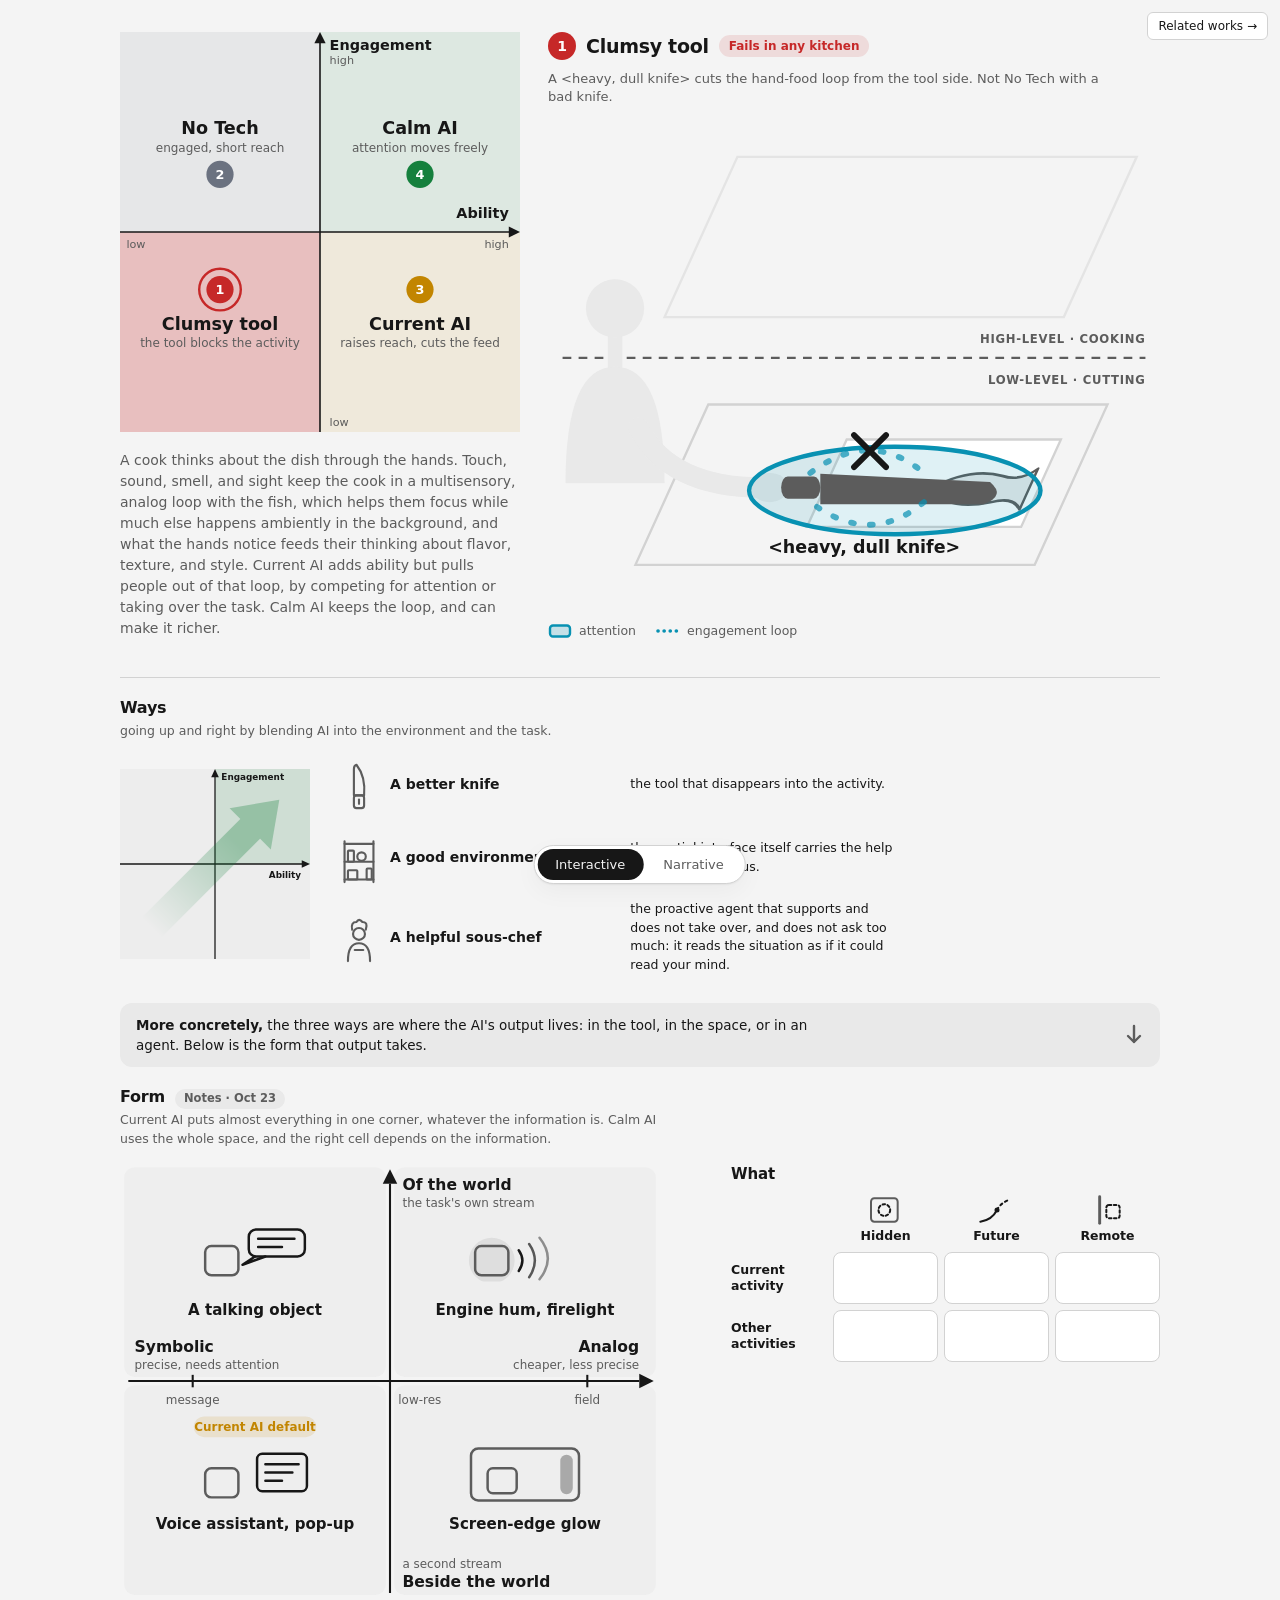
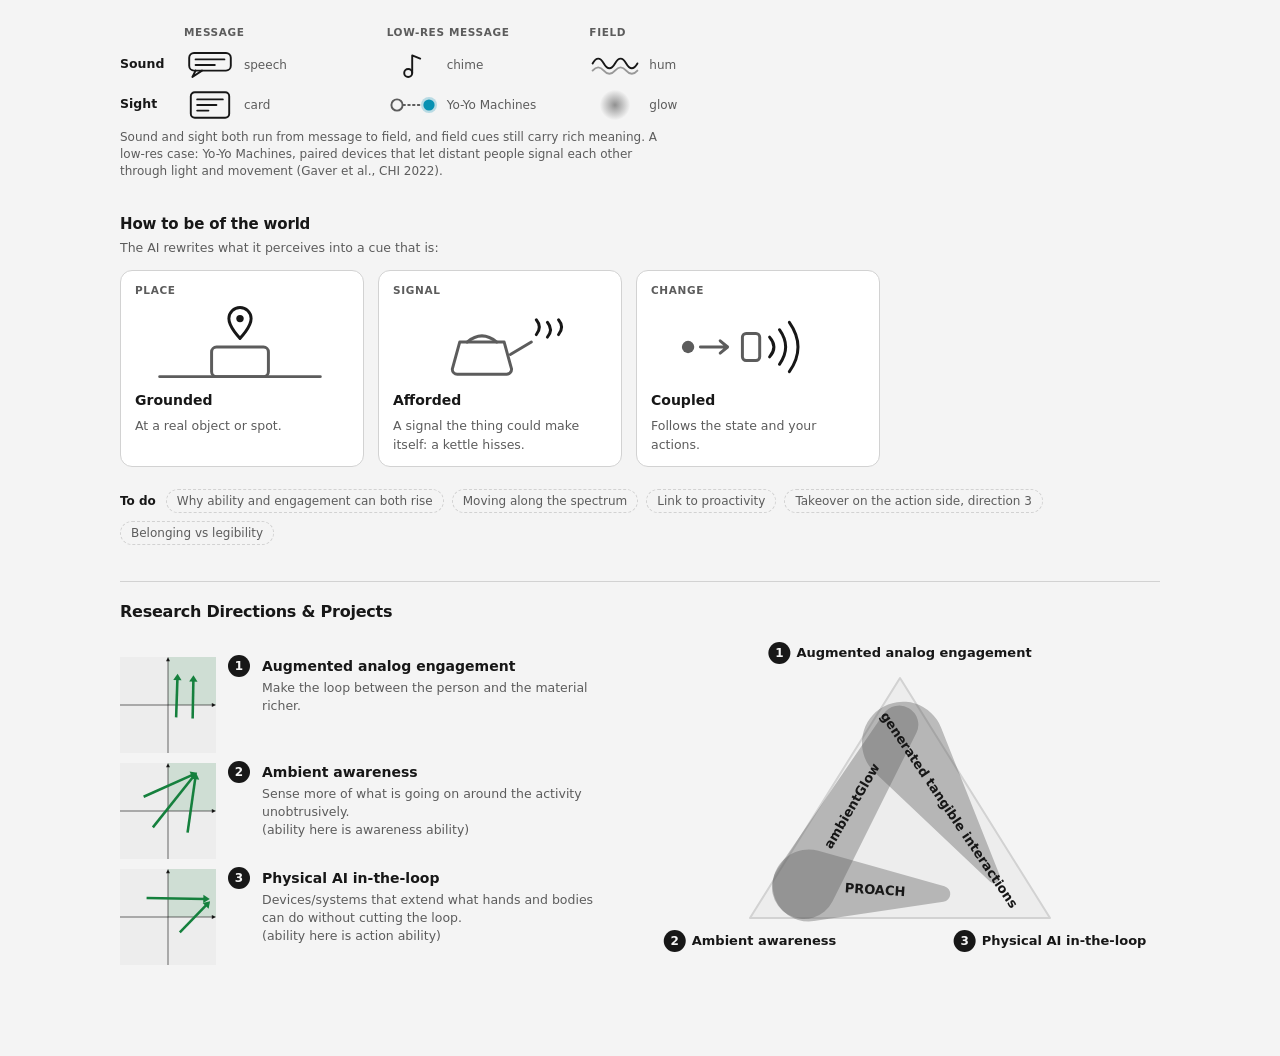
==== commit f5432d50: "Add Related works (Ambient Interfaces dashboard) as static read-only page, link from top right, Page" ====
--- a/index.html
+++ b/index.html
@@ -189,6 +189,9 @@
   .edit-bar { position: fixed; top: 12px; right: 12px; z-index: 20; display: flex; gap: 6px; }
   .edit-bar button, .cell .tools button { font: inherit; font-size: 12px; color: var(--fg); background: var(--card); border: 1px solid var(--line); border-radius: 6px; padding: 4px 10px; cursor: pointer; }
   .edit-bar button[aria-pressed="true"] { background: var(--fg); color: var(--bg); }
+  .edit-bar .rel-link { font: inherit; font-size: 12px; color: var(--fg); background: var(--card); border: 1px solid var(--line); border-radius: 6px; padding: 4px 10px; text-decoration: none; }
+  .edit-bar .rel-link:hover { border-color: var(--fg); }
+  .public .edit-bar #edt, .public .edit-bar #rst, .public .edit-bar #sv { display: none !important; }
   .edit-bar .rst { display: none; }
   .edit-bar .sv { display: none; font-size: 12px; color: var(--muted); align-self: center; }
   body.editing .edit-bar .sv { display: inline; }
@@ -335,7 +338,8 @@
   .nar .todo li::before { content: "\2610"; margin-right: 8px; color: var(--muted); }
 </style>
 
-<div class="edit-bar"><span id="sv" class="sv"></span><button type="button" class="rst" id="rst">Reset</button><button type="button" id="edt" aria-pressed="false">Edit</button></div>
+<div class="edit-bar"><span id="sv" class="sv"></span><button type="button" class="rst" id="rst">Reset</button><a class="rel-link" href="related-works/">Related works →</a><button type="button" id="edt" aria-pressed="false">Edit</button></div>
+<script>if(!/^(localhost|127\.0\.0\.1|\[::1\])$/.test(location.hostname)&&location.protocol!=="file:")document.documentElement.classList.add("public");</script>
 <div class="wrap" id="wrap">
 <div id="v-int">
   <div class="story">
